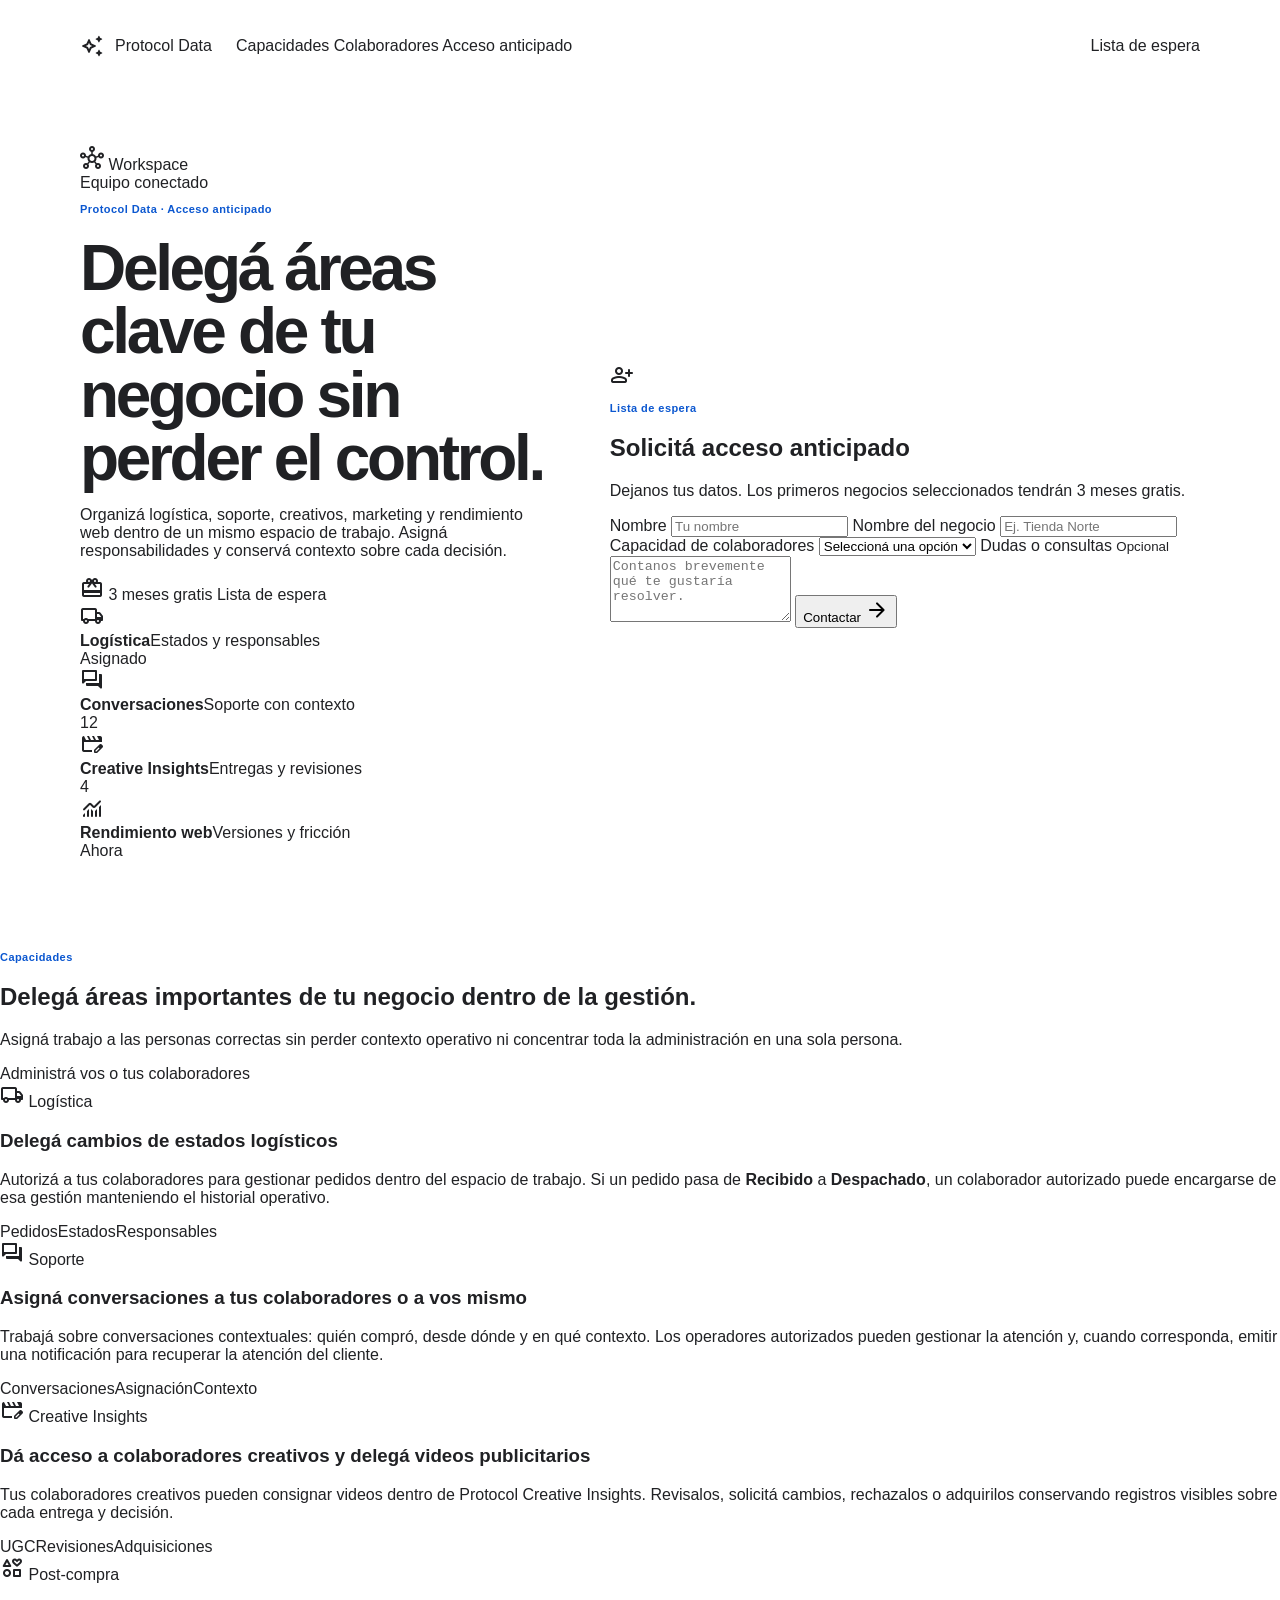
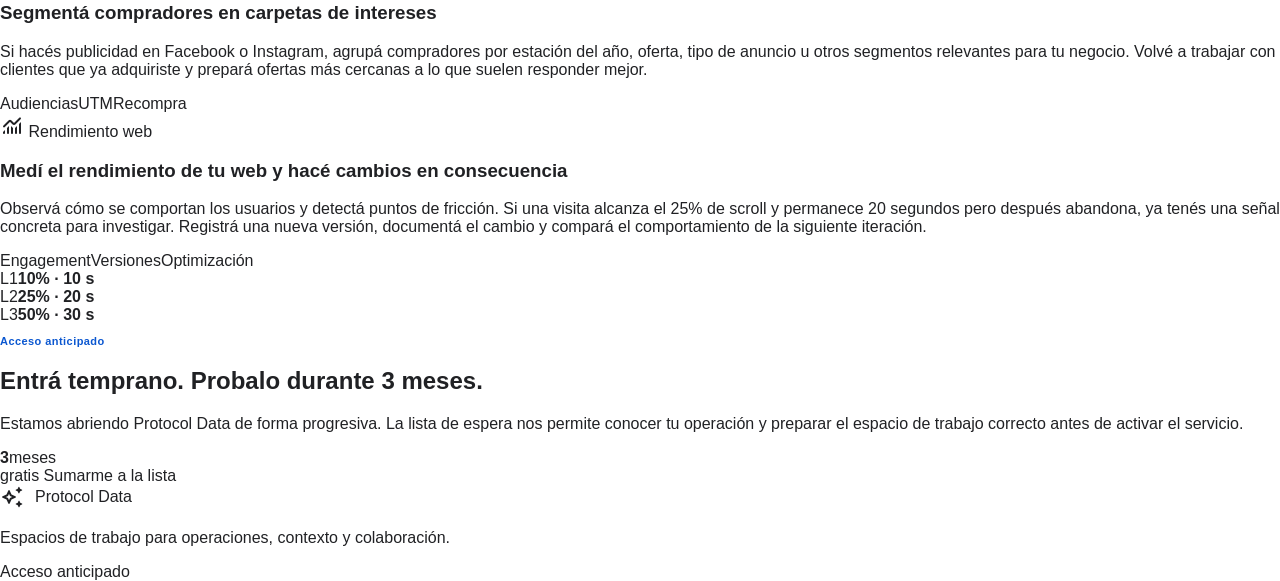
==== index.html @ 38c428a1 "feat: rebuild sales landing in Creative Insights style" ====
<!doctype html>
<html lang="es">
<head>
  <meta charset="utf-8">
  <meta name="viewport" content="width=device-width, initial-scale=1">
  <meta name="description" content="Protocol Data organiza áreas clave de tu negocio para que puedas delegar logística, soporte, creativos y rendimiento web sin perder el control.">
  <meta name="theme-color" content="#131314">
  <title>Protocol Data — Delegá sin perder el control</title>

  <link rel="preconnect" href="https://fonts.googleapis.com">
  <link rel="preconnect" href="https://fonts.gstatic.com" crossorigin>
  <link href="https://fonts.googleapis.com/css2?family=Roboto:wght@400;500;600&family=Material+Symbols+Rounded:opsz,wght,FILL,GRAD@20..48,400,0..1,0&display=swap" rel="stylesheet">
  <link rel="stylesheet" href="assets/css/styles.css">
</head>
<body>
  <header class="site-header">
    <div class="site-header__inner">
      <a class="brand" href="#inicio" aria-label="Protocol Data, inicio">
        <span class="brand__icon material-symbols-rounded" aria-hidden="true">auto_awesome</span>
        <span>Protocol Data</span>
      </a>

      <nav class="site-nav" aria-label="Navegación principal">
        <a href="#capacidades">Capacidades</a>
        <a href="#colaboradores">Colaboradores</a>
        <a href="#acceso">Acceso anticipado</a>
      </nav>

      <a class="topbar-cta" href="#contacto">Lista de espera</a>
    </div>
  </header>

  <main id="inicio">
    <section class="hero page-shell" aria-labelledby="hero-title">
      <div class="hero-poster" aria-label="Vista conceptual del espacio de trabajo de Protocol Data">
        <div class="poster-toolbar">
          <div class="poster-brand">
            <span class="poster-brand__icon material-symbols-rounded" aria-hidden="true">hub</span>
            <span>Workspace</span>
          </div>
          <span class="runtime-pill"><i aria-hidden="true"></i> Equipo conectado</span>
        </div>

        <div class="poster-copy">
          <p class="eyebrow">Protocol Data · Acceso anticipado</p>
          <h1 id="hero-title">Delegá áreas clave de tu negocio sin perder el control.</h1>
          <p>
            Organizá logística, soporte, creativos, marketing y rendimiento web dentro de un mismo espacio de trabajo. Asigná responsabilidades y conservá contexto sobre cada decisión.
          </p>
          <div class="offer-row" aria-label="Beneficios de acceso anticipado">
            <span class="offer-badge"><span class="material-symbols-rounded" aria-hidden="true">redeem</span> 3 meses gratis</span>
            <span class="soft-badge">Lista de espera</span>
          </div>
        </div>

        <div class="workspace-preview" aria-hidden="true">
          <article class="workspace-card workspace-card--active">
            <span class="workspace-card__icon material-symbols-rounded">local_shipping</span>
            <div><strong>Logística</strong><span>Estados y responsables</span></div>
            <span class="workspace-card__state">Asignado</span>
          </article>
          <article class="workspace-card">
            <span class="workspace-card__icon material-symbols-rounded">forum</span>
            <div><strong>Conversaciones</strong><span>Soporte con contexto</span></div>
            <span class="workspace-card__count">12</span>
          </article>
          <article class="workspace-card">
            <span class="workspace-card__icon material-symbols-rounded">movie_edit</span>
            <div><strong>Creative Insights</strong><span>Entregas y revisiones</span></div>
            <span class="workspace-card__count">4</span>
          </article>
          <article class="workspace-card">
            <span class="workspace-card__icon material-symbols-rounded">monitoring</span>
            <div><strong>Rendimiento web</strong><span>Versiones y fricción</span></div>
            <span class="workspace-card__state workspace-card__state--green">Ahora</span>
          </article>
        </div>
      </div>

      <aside class="contact-card" id="contacto" aria-labelledby="contact-title">
        <div class="contact-card__icon material-symbols-rounded" aria-hidden="true">person_add</div>
        <p class="eyebrow">Lista de espera</p>
        <h2 id="contact-title">Solicitá acceso anticipado</h2>
        <p class="contact-card__lead">Dejanos tus datos. Los primeros negocios seleccionados tendrán 3 meses gratis.</p>

        <form class="waitlist-form" id="waitlist-form" novalidate>
          <label class="field">
            <span>Nombre</span>
            <input type="text" name="name" autocomplete="name" placeholder="Tu nombre" required>
          </label>

          <label class="field">
            <span>Nombre del negocio</span>
            <input type="text" name="business" autocomplete="organization" placeholder="Ej. Tienda Norte" required>
          </label>

          <label class="field">
            <span>Capacidad de colaboradores</span>
            <select name="team_size" required>
              <option value="" selected disabled>Seleccioná una opción</option>
              <option value="solo">Solo yo</option>
              <option value="2-5">2 a 5 colaboradores</option>
              <option value="6-10">6 a 10 colaboradores</option>
              <option value="11-25">11 a 25 colaboradores</option>
              <option value="26+">26 o más</option>
            </select>
          </label>

          <label class="field">
            <span>Dudas o consultas <small>Opcional</small></span>
            <textarea name="message" rows="4" placeholder="Contanos brevemente qué te gustaría resolver."></textarea>
          </label>

          <button class="button button--primary form-submit" type="submit">
            Contactar
            <span class="material-symbols-rounded" aria-hidden="true">arrow_forward</span>
          </button>

          <p class="form-status" id="form-status" role="status" aria-live="polite"></p>
        </form>
      </aside>
    </section>

    <section class="capabilities page-shell" id="capacidades" aria-labelledby="capabilities-title">
      <header class="section-heading">
        <div>
          <p class="eyebrow">Capacidades</p>
          <h2 id="capabilities-title">Delegá áreas importantes de tu negocio dentro de la gestión.</h2>
          <p>Asigná trabajo a las personas correctas sin perder contexto operativo ni concentrar toda la administración en una sola persona.</p>
        </div>
        <span class="section-pill" id="colaboradores">Administrá vos o tus colaboradores</span>
      </header>

      <div class="capability-grid">
        <article class="capability-card">
          <div class="capability-card__top">
            <span class="capability-icon material-symbols-rounded" aria-hidden="true">local_shipping</span>
            <span class="capability-badge">Logística</span>
          </div>
          <h3>Delegá cambios de estados logísticos</h3>
          <p>
            Autorizá a tus colaboradores para gestionar pedidos dentro del espacio de trabajo. Si un pedido pasa de <strong>Recibido</strong> a <strong>Despachado</strong>, un colaborador autorizado puede encargarse de esa gestión manteniendo el historial operativo.
          </p>
          <div class="micro-row"><span>Pedidos</span><span>Estados</span><span>Responsables</span></div>
        </article>

        <article class="capability-card">
          <div class="capability-card__top">
            <span class="capability-icon material-symbols-rounded" aria-hidden="true">forum</span>
            <span class="capability-badge capability-badge--violet">Soporte</span>
          </div>
          <h3>Asigná conversaciones a tus colaboradores o a vos mismo</h3>
          <p>
            Trabajá sobre conversaciones contextuales: quién compró, desde dónde y en qué contexto. Los operadores autorizados pueden gestionar la atención y, cuando corresponda, emitir una notificación para recuperar la atención del cliente.
          </p>
          <div class="micro-row"><span>Conversaciones</span><span>Asignación</span><span>Contexto</span></div>
        </article>

        <article class="capability-card">
          <div class="capability-card__top">
            <span class="capability-icon material-symbols-rounded" aria-hidden="true">movie_edit</span>
            <span class="capability-badge">Creative Insights</span>
          </div>
          <h3>Dá acceso a colaboradores creativos y delegá videos publicitarios</h3>
          <p>
            Tus colaboradores creativos pueden consignar videos dentro de Protocol Creative Insights. Revisalos, solicitá cambios, rechazalos o adquirilos conservando registros visibles sobre cada entrega y decisión.
          </p>
          <div class="micro-row"><span>UGC</span><span>Revisiones</span><span>Adquisiciones</span></div>
        </article>

        <article class="capability-card">
          <div class="capability-card__top">
            <span class="capability-icon material-symbols-rounded" aria-hidden="true">interests</span>
            <span class="capability-badge capability-badge--green">Post-compra</span>
          </div>
          <h3>Segmentá compradores en carpetas de intereses</h3>
          <p>
            Si hacés publicidad en Facebook o Instagram, agrupá compradores por estación del año, oferta, tipo de anuncio u otros segmentos relevantes para tu negocio. Volvé a trabajar con clientes que ya adquiriste y prepará ofertas más cercanas a lo que suelen responder mejor.
          </p>
          <div class="micro-row"><span>Audiencias</span><span>UTM</span><span>Recompra</span></div>
        </article>

        <article class="capability-card capability-card--wide">
          <div class="capability-card__top">
            <span class="capability-icon material-symbols-rounded" aria-hidden="true">monitoring</span>
            <span class="capability-badge">Rendimiento web</span>
          </div>
          <div class="wide-card-layout">
            <div>
              <h3>Medí el rendimiento de tu web y hacé cambios en consecuencia</h3>
              <p>
                Observá cómo se comportan los usuarios y detectá puntos de fricción. Si una visita alcanza el 25% de scroll y permanece 20 segundos pero después abandona, ya tenés una señal concreta para investigar. Registrá una nueva versión, documentá el cambio y compará el comportamiento de la siguiente iteración.
              </p>
              <div class="micro-row"><span>Engagement</span><span>Versiones</span><span>Optimización</span></div>
            </div>

            <div class="funnel-preview" aria-label="Ejemplo de niveles de comportamiento web">
              <div><span>L1</span><strong>10% · 10 s</strong><i style="--level:88%"></i></div>
              <div><span>L2</span><strong>25% · 20 s</strong><i style="--level:61%"></i></div>
              <div><span>L3</span><strong>50% · 30 s</strong><i style="--level:34%"></i></div>
            </div>
          </div>
        </article>
      </div>
    </section>

    <section class="access page-shell" id="acceso" aria-labelledby="access-title">
      <div class="access-card">
        <div class="access-copy">
          <p class="eyebrow">Acceso anticipado</p>
          <h2 id="access-title">Entrá temprano. Probalo durante 3 meses.</h2>
          <p>Estamos abriendo Protocol Data de forma progresiva. La lista de espera nos permite conocer tu operación y preparar el espacio de trabajo correcto antes de activar el servicio.</p>
        </div>
        <div class="access-actions">
          <span class="three-months"><strong>3</strong><span>meses<br>gratis</span></span>
          <a class="button button--primary" href="#contacto">Sumarme a la lista</a>
        </div>
      </div>
    </section>
  </main>

  <footer class="site-footer">
    <div class="page-shell site-footer__inner">
      <div class="brand brand--footer">
        <span class="brand__icon material-symbols-rounded" aria-hidden="true">auto_awesome</span>
        <span>Protocol Data</span>
      </div>
      <p>Espacios de trabajo para operaciones, contexto y colaboración.</p>
      <span class="footer-status"><i aria-hidden="true"></i> Acceso anticipado</span>
    </div>
  </footer>

  <script src="assets/js/main.js"></script>
</body>
</html>
---- assets/css/styles.css ----
:root {
  --pd-bg: #ffffff;
  --pd-ink: #202124;
  --pd-muted: #5f6368;
  --pd-pink: #e84393;
  --pd-pink-soft: #fce8f3;
  --pd-surface: #f5f7fb;
  --pd-surface-strong: #eef2f7;
  --pd-events: #eaf3fb;
  --pd-blue-soft: #cbe9fb;
  --pd-primary-blue: #145cff;
  --pd-aqua: #dff5ef;
  --pd-yellow: #fff2cc;
  --pd-lavender: #eee7fb;
  --pd-red: #ef4444;
  --pd-green: #18a957;
  --pd-card-radius: 32px;
  --pd-card-radius-desktop: 36px;
  --pd-page-max: 1120px;
  --font-sans: "Google Sans Flex", "Google Sans", "Open Sans", -apple-system, BlinkMacSystemFont, "Segoe UI", sans-serif;
}

* {
  box-sizing: border-box;
}

html {
  scroll-behavior: smooth;
}

body {
  margin: 0;
  background: var(--pd-bg);
  color: var(--pd-ink);
  font-family: var(--font-sans);
  -webkit-font-smoothing: antialiased;
  text-rendering: optimizeLegibility;
}

button,
a {
  -webkit-tap-highlight-color: transparent;
}

a {
  color: inherit;
  text-decoration: none;
}

svg {
  display: block;
}

.site-header {
  width: 100%;
  background: #fff;
}

.site-header__inner {
  width: min(calc(100% - 64px), var(--pd-page-max));
  min-height: 92px;
  margin: 0 auto;
  display: grid;
  grid-template-columns: auto minmax(0, 1fr) auto;
  align-items: center;
  gap: 24px;
}

.brand {
  display: inline-flex;
  align-items: center;
  gap: 11px;
  min-width: max-content;
}

.brand__mark {
  width: 44px;
  height: 44px;
  border-radius: 14px;
  display: grid;
  place-items: center;
  background: var(--pd-pink-soft);
  color: #c9347b;
}

.brand__mark svg {
  width: 25px;
  height: 25px;
  stroke: currentColor;
  stroke-width: 1.8;
  stroke-linecap: round;
  stroke-linejoin: round;
}

.brand__name {
  font-size: 18px;
  line-height: 1;
  font-weight: 620;
  letter-spacing: -0.03em;
}

.desktop-nav {
  justify-self: center;
  min-height: 48px;
  padding: 0 8px;
  border-radius: 24px;
  background: var(--pd-surface);
  display: inline-flex;
  align-items: center;
  gap: 2px;
}

.desktop-nav a {
  min-height: 38px;
  padding: 0 16px;
  border-radius: 19px;
  display: inline-flex;
  align-items: center;
  color: #4b4f52;
  font-size: 13px;
  font-weight: 540;
  letter-spacing: -0.01em;
}

.desktop-nav a:focus-visible,
.header-cta:focus-visible,
.cta:focus-visible,
.brand:focus-visible {
  outline: none;
  box-shadow: inset 0 0 0 3px rgba(32, 33, 36, 0.12);
}

.header-cta {
  min-height: 48px;
  padding: 0 18px;
  border-radius: 24px;
  display: inline-flex;
  align-items: center;
  justify-content: center;
  gap: 9px;
  background: var(--pd-ink);
  color: #fff;
  font-size: 13px;
  font-weight: 620;
  letter-spacing: -0.01em;
  white-space: nowrap;
}

.header-cta svg {
  width: 18px;
  height: 18px;
  stroke: currentColor;
  stroke-width: 1.8;
  stroke-linecap: round;
  stroke-linejoin: round;
}

.hero {
  width: min(calc(100% - 64px), var(--pd-page-max));
  min-height: calc(100vh - 92px);
  margin: 0 auto;
  padding: 54px 0 80px;
  display: grid;
  grid-template-columns: minmax(0, 0.88fr) minmax(520px, 1.12fr);
  align-items: center;
  gap: 66px;
}

.hero__copy {
  min-width: 0;
}

.pink-hook {
  margin: 0;
  display: inline-flex;
  align-items: center;
  gap: 8px;
  color: var(--pd-pink);
  font-size: 13px;
  line-height: 1.2;
  font-weight: 650;
  letter-spacing: 0.01em;
}

.pink-hook svg {
  width: 18px;
  height: 18px;
  stroke: currentColor;
  stroke-width: 1.8;
  stroke-linecap: round;
  stroke-linejoin: round;
}

.hero h1 {
  max-width: 700px;
  margin: 22px 0 0;
  font-size: clamp(48px, 5vw, 72px);
  line-height: 0.99;
  font-weight: 560;
  letter-spacing: -0.052em;
}

.hero__lead {
  max-width: 650px;
  margin: 24px 0 0;
  color: var(--pd-muted);
  font-size: 17px;
  line-height: 1.55;
  font-weight: 390;
  letter-spacing: -0.012em;
}

.hero__actions {
  margin-top: 32px;
  display: flex;
  flex-wrap: wrap;
  gap: 10px;
}

.cta {
  min-height: 58px;
  padding: 0 20px;
  border: 0;
  border-radius: 29px;
  display: inline-flex;
  align-items: center;
  justify-content: center;
  gap: 10px;
  font-size: 14px;
  line-height: 1;
  font-weight: 620;
  letter-spacing: -0.01em;
  white-space: nowrap;
}

.cta--primary {
  background: var(--pd-ink);
  color: #fff;
}

.cta--soft {
  background: var(--pd-surface-strong);
  color: var(--pd-ink);
}

.cta svg {
  width: 20px;
  height: 20px;
  stroke: currentColor;
  stroke-width: 1.8;
  stroke-linecap: round;
  stroke-linejoin: round;
}

.signal-row {
  margin-top: 26px;
  display: flex;
  flex-wrap: wrap;
  gap: 8px;
}

.signal-row span {
  min-height: 34px;
  padding: 0 12px;
  border-radius: 17px;
  display: inline-flex;
  align-items: center;
  background: var(--pd-surface);
  color: #5f6368;
  font-size: 11px;
  font-weight: 560;
  letter-spacing: -0.008em;
}

.hero-visual {
  min-width: 0;
  padding: 28px;
  border-radius: var(--pd-card-radius-desktop);
  background: var(--pd-events);
  overflow: hidden;
}

.hero-visual__topline {
  display: flex;
  align-items: flex-start;
  justify-content: space-between;
  gap: 18px;
}

.eyebrow {
  display: block;
  color: #0b57d0;
  font-size: 11px;
  font-weight: 650;
  letter-spacing: 0.04em;
}

.hero-visual__topline h2 {
  max-width: 440px;
  margin: 8px 0 0;
  font-size: clamp(26px, 2.6vw, 37px);
  line-height: 1.08;
  font-weight: 560;
  letter-spacing: -0.043em;
}

.live-pill {
  min-height: 32px;
  padding: 0 12px;
  border-radius: 16px;
  background: rgba(255, 255, 255, 0.7);
  color: #3c4043;
  display: inline-flex;
  align-items: center;
  gap: 7px;
  flex: 0 0 auto;
  font-size: 11px;
  font-weight: 620;
}

.live-pill i {
  width: 7px;
  height: 7px;
  border-radius: 50%;
  background: var(--pd-green);
}

.context-map {
  position: relative;
  margin-top: 28px;
  display: grid;
  grid-template-columns: 150px 108px minmax(0, 1fr);
  align-items: center;
  gap: 16px;
}

.context-map::before,
.context-map::after {
  content: "";
  position: absolute;
  top: 50%;
  height: 2px;
  border-radius: 999px;
  background: rgba(11, 87, 208, 0.16);
  transform: translateY(-50%);
  z-index: 0;
}

.context-map::before {
  left: 132px;
  width: 82px;
}

.context-map::after {
  left: 242px;
  width: 72px;
}

.source-stack,
.map-core,
.context-card {
  position: relative;
  z-index: 1;
}

.source-stack {
  display: grid;
  gap: 9px;
}

.source-card {
  min-height: 58px;
  padding: 9px 10px;
  border: 0;
  border-radius: 18px;
  display: grid;
  grid-template-columns: 36px minmax(0, 1fr);
  align-items: center;
  gap: 9px;
  color: var(--pd-ink);
}

.source-card--pink {
  background: var(--pd-pink-soft);
}

.source-card--blue {
  background: #e7f0ff;
}

.source-card--aqua {
  background: var(--pd-aqua);
}

.source-card--yellow {
  background: var(--pd-yellow);
}

.source-card__icon {
  width: 36px;
  height: 36px;
  border-radius: 12px;
  display: grid;
  place-items: center;
  background: rgba(255, 255, 255, 0.72);
  color: #3c4043;
}

.source-card__icon svg {
  width: 19px;
  height: 19px;
  stroke: currentColor;
  stroke-width: 1.7;
  stroke-linecap: round;
  stroke-linejoin: round;
}

.source-card strong,
.source-card small,
.context-card__header strong,
.context-card__header small {
  display: block;
}

.source-card strong {
  font-size: 11px;
  line-height: 1.15;
  font-weight: 640;
}

.source-card small {
  margin-top: 3px;
  color: #5f6368;
  font-size: 9px;
  line-height: 1.1;
  font-weight: 470;
}

.map-core {
  min-height: 188px;
  display: flex;
  flex-direction: column;
  align-items: center;
  justify-content: center;
}

.map-core__ring {
  position: absolute;
  border-radius: 50%;
  background: rgba(255, 255, 255, 0.36);
}

.map-core__ring--one {
  width: 96px;
  height: 96px;
}

.map-core__ring--two {
  width: 76px;
  height: 76px;
  background: rgba(255, 255, 255, 0.58);
}

.map-core__node {
  position: relative;
  z-index: 2;
  width: 58px;
  height: 58px;
  border-radius: 20px;
  display: grid;
  place-items: center;
  background: var(--pd-ink);
  color: #fff;
}

.map-core__node svg {
  width: 28px;
  height: 28px;
  stroke: currentColor;
  stroke-width: 1.7;
  stroke-linecap: round;
  stroke-linejoin: round;
}

.map-core__label {
  position: absolute;
  top: calc(50% + 44px);
  color: #3c4043;
  font-size: 10px;
  font-weight: 650;
  white-space: nowrap;
}

.context-card {
  min-height: 316px;
  padding: 18px;
  border-radius: 28px;
  background: #fff;
}

.context-card__header {
  display: grid;
  grid-template-columns: 42px minmax(0, 1fr);
  align-items: center;
  gap: 10px;
}

.avatar {
  width: 42px;
  height: 42px;
  border-radius: 14px;
  display: grid;
  place-items: center;
  background: var(--pd-lavender);
  color: #5145a5;
  font-size: 12px;
  font-weight: 680;
}

.context-card__header strong {
  font-size: 12px;
  font-weight: 650;
  letter-spacing: -0.012em;
}

.context-card__header small {
  margin-top: 3px;
  color: #81858a;
  font-size: 9px;
  font-weight: 470;
}

.context-list {
  margin: 18px 0 0;
  padding: 0;
  list-style: none;
  display: grid;
  gap: 11px;
}

.context-list li {
  display: grid;
  grid-template-columns: 8px minmax(0, 1fr);
  align-items: center;
  gap: 9px;
  color: #4d5156;
  font-size: 10px;
  line-height: 1.35;
  font-weight: 470;
}

.context-list strong {
  color: var(--pd-ink);
  font-weight: 620;
}

.dot {
  width: 7px;
  height: 7px;
  border-radius: 50%;
}

.dot--pink { background: #e14c8c; }
.dot--blue { background: #5b86e5; }
.dot--aqua { background: #43bfa9; }
.dot--yellow { background: #f2c84b; }

.context-result {
  margin-top: 18px;
  padding: 14px;
  border-radius: 18px;
  background: var(--pd-surface);
}

.context-result > span {
  display: block;
  color: #0b57d0;
  font-size: 8px;
  font-weight: 680;
  letter-spacing: 0.05em;
}

.context-result > strong {
  display: block;
  margin-top: 6px;
  font-size: 11px;
  line-height: 1.25;
  font-weight: 650;
  letter-spacing: -0.015em;
}

.context-result p {
  margin: 5px 0 0;
  color: #5f6368;
  font-size: 9px;
  line-height: 1.4;
  font-weight: 390;
}

.next-section {
  width: min(calc(100% - 64px), var(--pd-page-max));
  margin: 0 auto 80px;
  padding: 58px;
  border-radius: 40px;
  background: var(--pd-pink-soft);
}

.next-section h2 {
  max-width: 760px;
  margin: 16px 0 0;
  font-size: clamp(38px, 5vw, 58px);
  line-height: 1.02;
  font-weight: 560;
  letter-spacing: -0.048em;
}

.next-section > p:last-child {
  max-width: 690px;
  margin: 20px 0 0;
  color: #6a5360;
  font-size: 16px;
  line-height: 1.52;
  font-weight: 390;
  letter-spacing: -0.01em;
}

@media (min-width: 1180px) {
  .hero-visual {
    padding: 32px;
  }

  .context-map {
    grid-template-columns: 156px 116px minmax(0, 1fr);
    gap: 18px;
  }

  .context-map::before {
    left: 140px;
    width: 92px;
  }

  .context-map::after {
    left: 260px;
    width: 78px;
  }
}

@media (max-width: 1040px) {
  .site-header__inner,
  .hero,
  .next-section {
    width: min(calc(100% - 48px), 920px);
  }

  .hero {
    min-height: auto;
    padding-top: 48px;
    grid-template-columns: 1fr;
    gap: 46px;
  }

  .hero__copy {
    max-width: 760px;
  }

  .hero h1 {
    font-size: clamp(50px, 7vw, 70px);
  }

  .hero-visual {
    width: 100%;
  }

  .context-map {
    grid-template-columns: 170px 124px minmax(0, 1fr);
  }

  .context-map::before {
    left: 150px;
    width: 106px;
  }

  .context-map::after {
    left: 286px;
    width: 86px;
  }
}

@media (max-width: 760px) {
  .site-header__inner {
    width: min(100%, 760px);
    min-height: 82px;
    padding: 14px 16px;
    grid-template-columns: minmax(0, 1fr) auto;
    gap: 10px;
  }

  .brand__mark {
    width: 40px;
    height: 40px;
    border-radius: 12px;
  }

  .brand__mark svg {
    width: 23px;
    height: 23px;
  }

  .brand__name {
    font-size: 16px;
  }

  .desktop-nav {
    display: none;
  }

  .header-cta {
    min-height: 42px;
    padding: 0 15px;
    border-radius: 21px;
    font-size: 12px;
  }

  .header-cta svg {
    display: none;
  }

  .hero {
    width: min(100%, 760px);
    padding: 42px 16px 68px;
    gap: 38px;
  }

  .hero h1 {
    margin-top: 20px;
    font-size: clamp(42px, 11.4vw, 60px);
    line-height: 1.01;
    letter-spacing: -0.048em;
  }

  .hero__lead {
    margin-top: 22px;
    font-size: 16px;
    line-height: 1.52;
  }

  .hero__actions {
    margin-top: 30px;
  }

  .hero-visual {
    padding: 24px;
    border-radius: 32px;
  }

  .hero-visual__topline {
    display: grid;
    grid-template-columns: 1fr;
  }

  .live-pill {
    justify-self: start;
  }

  .context-map {
    grid-template-columns: 1fr;
    gap: 16px;
  }

  .context-map::before,
  .context-map::after {
    display: none;
  }

  .source-stack {
    grid-template-columns: repeat(2, minmax(0, 1fr));
  }

  .map-core {
    min-height: 122px;
  }

  .context-card {
    min-height: 0;
  }

  .next-section {
    width: calc(100% - 32px);
    margin-bottom: 48px;
    padding: 38px 26px;
    border-radius: 32px;
  }

  .next-section h2 {
    font-size: clamp(34px, 9vw, 50px);
  }
}

@media (max-width: 520px) {
  .header-cta {
    min-height: 40px;
    padding: 0 13px;
    font-size: 11px;
  }

  .hero {
    padding-top: 34px;
  }

  .pink-hook {
    font-size: 11px;
  }

  .hero h1 {
    font-size: clamp(38px, 11vw, 50px);
  }

  .hero__actions {
    display: grid;
    grid-template-columns: 1fr;
  }

  .cta {
    width: 100%;
  }

  .signal-row {
    display: grid;
    grid-template-columns: 1fr;
  }

  .signal-row span {
    justify-content: center;
  }

  .hero-visual {
    padding: 20px;
    border-radius: 30px;
  }

  .hero-visual__topline h2 {
    font-size: 30px;
  }

  .source-stack {
    grid-template-columns: 1fr;
  }
}

@media (max-width: 370px) {
  .site-header__inner {
    padding-left: 12px;
    padding-right: 12px;
  }

  .brand__name {
    display: none;
  }

  .hero {
    padding-left: 14px;
    padding-right: 14px;
  }

  .hero h1 {
    font-size: 36px;
  }

  .hero-visual {
    padding: 18px;
    border-radius: 28px;
  }
}

@media (prefers-reduced-motion: no-preference) {
  .map-core__ring--one {
    animation: core-breathe 3.4s ease-in-out infinite;
  }

  .map-core__ring--two {
    animation: core-breathe 3.4s ease-in-out 0.6s infinite;
  }

  .live-pill i {
    animation: live-pulse 2s ease-in-out infinite;
  }

  .source-card {
    animation: source-float 6s ease-in-out infinite;
  }

  .source-card:nth-child(2) { animation-delay: 0.7s; }
  .source-card:nth-child(3) { animation-delay: 1.4s; }
  .source-card:nth-child(4) { animation-delay: 2.1s; }
}

@keyframes core-breathe {
  0%, 100% { transform: scale(0.94); opacity: 0.62; }
  50% { transform: scale(1.06); opacity: 1; }
}

@keyframes live-pulse {
  0%, 100% { opacity: 0.55; transform: scale(0.9); }
  50% { opacity: 1; transform: scale(1.08); }
}

@keyframes source-float {
  0%, 100% { transform: translateY(0); }
  50% { transform: translateY(-2px); }
}
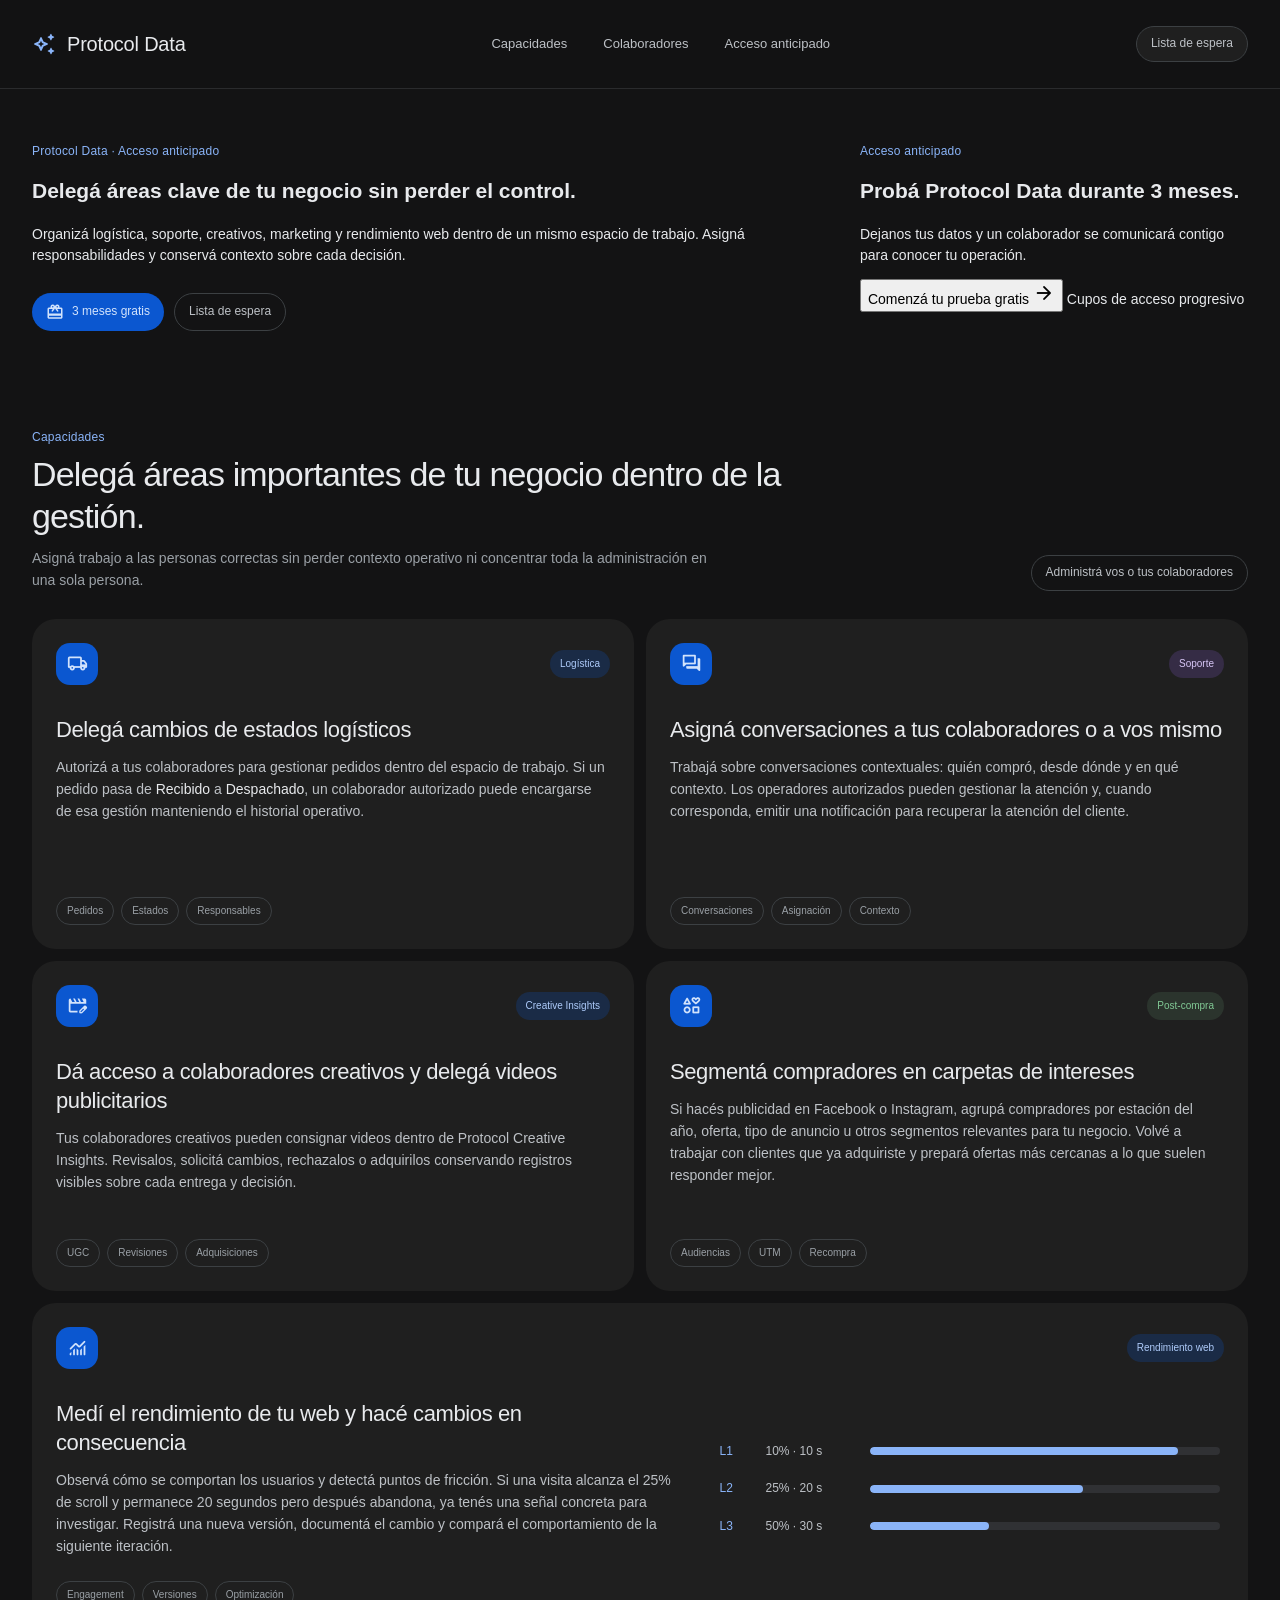
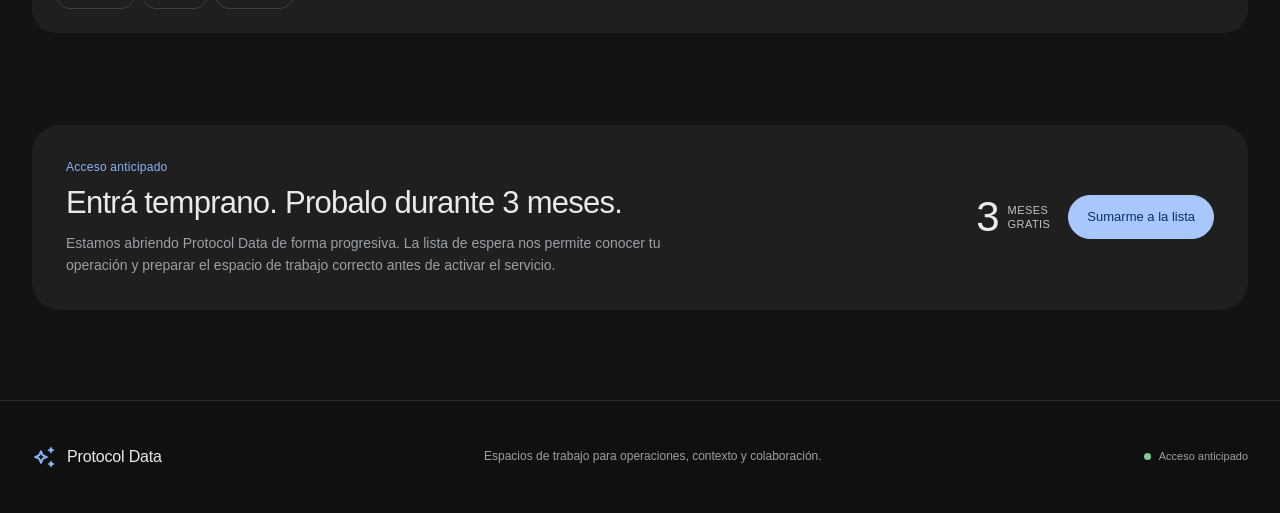
==== commit 8609d49a: "feat: move waitlist form to modal and simplify hero" ====
--- a/index.html
+++ b/index.html
@@ -26,98 +26,38 @@
         <a href="#acceso">Acceso anticipado</a>
       </nav>
 
-      <a class="topbar-cta" href="#contacto">Lista de espera</a>
+      <button class="topbar-cta" type="button" data-open-waitlist>Lista de espera</button>
     </div>
   </header>
 
   <main id="inicio">
     <section class="hero page-shell" aria-labelledby="hero-title">
-      <div class="hero-poster" aria-label="Vista conceptual del espacio de trabajo de Protocol Data">
-        <div class="poster-toolbar">
-          <div class="poster-brand">
-            <span class="poster-brand__icon material-symbols-rounded" aria-hidden="true">hub</span>
-            <span>Workspace</span>
-          </div>
-          <span class="runtime-pill"><i aria-hidden="true"></i> Equipo conectado</span>
-        </div>
-
-        <div class="poster-copy">
+      <div class="hero-image" aria-label="Espacio de trabajo con Protocol Data en una computadora">
+        <div class="hero-image__copy">
           <p class="eyebrow">Protocol Data · Acceso anticipado</p>
           <h1 id="hero-title">Delegá áreas clave de tu negocio sin perder el control.</h1>
-          <p>
+          <p class="hero-image__lead">
             Organizá logística, soporte, creativos, marketing y rendimiento web dentro de un mismo espacio de trabajo. Asigná responsabilidades y conservá contexto sobre cada decisión.
           </p>
+
           <div class="offer-row" aria-label="Beneficios de acceso anticipado">
             <span class="offer-badge"><span class="material-symbols-rounded" aria-hidden="true">redeem</span> 3 meses gratis</span>
             <span class="soft-badge">Lista de espera</span>
           </div>
         </div>
-
-        <div class="workspace-preview" aria-hidden="true">
-          <article class="workspace-card workspace-card--active">
-            <span class="workspace-card__icon material-symbols-rounded">local_shipping</span>
-            <div><strong>Logística</strong><span>Estados y responsables</span></div>
-            <span class="workspace-card__state">Asignado</span>
-          </article>
-          <article class="workspace-card">
-            <span class="workspace-card__icon material-symbols-rounded">forum</span>
-            <div><strong>Conversaciones</strong><span>Soporte con contexto</span></div>
-            <span class="workspace-card__count">12</span>
-          </article>
-          <article class="workspace-card">
-            <span class="workspace-card__icon material-symbols-rounded">movie_edit</span>
-            <div><strong>Creative Insights</strong><span>Entregas y revisiones</span></div>
-            <span class="workspace-card__count">4</span>
-          </article>
-          <article class="workspace-card">
-            <span class="workspace-card__icon material-symbols-rounded">monitoring</span>
-            <div><strong>Rendimiento web</strong><span>Versiones y fricción</span></div>
-            <span class="workspace-card__state workspace-card__state--green">Ahora</span>
-          </article>
-        </div>
-      </div>
-
-      <aside class="contact-card" id="contacto" aria-labelledby="contact-title">
-        <div class="contact-card__icon material-symbols-rounded" aria-hidden="true">person_add</div>
-        <p class="eyebrow">Lista de espera</p>
-        <h2 id="contact-title">Solicitá acceso anticipado</h2>
-        <p class="contact-card__lead">Dejanos tus datos. Los primeros negocios seleccionados tendrán 3 meses gratis.</p>
-
-        <form class="waitlist-form" id="waitlist-form" novalidate>
-          <label class="field">
-            <span>Nombre</span>
-            <input type="text" name="name" autocomplete="name" placeholder="Tu nombre" required>
-          </label>
-
-          <label class="field">
-            <span>Nombre del negocio</span>
-            <input type="text" name="business" autocomplete="organization" placeholder="Ej. Tienda Norte" required>
-          </label>
-
-          <label class="field">
-            <span>Capacidad de colaboradores</span>
-            <select name="team_size" required>
-              <option value="" selected disabled>Seleccioná una opción</option>
-              <option value="solo">Solo yo</option>
-              <option value="2-5">2 a 5 colaboradores</option>
-              <option value="6-10">6 a 10 colaboradores</option>
-              <option value="11-25">11 a 25 colaboradores</option>
-              <option value="26+">26 o más</option>
-            </select>
-          </label>
-
-          <label class="field">
-            <span>Dudas o consultas <small>Opcional</small></span>
-            <textarea name="message" rows="4" placeholder="Contanos brevemente qué te gustaría resolver."></textarea>
-          </label>
-
-          <button class="button button--primary form-submit" type="submit">
-            Contactar
-            <span class="material-symbols-rounded" aria-hidden="true">arrow_forward</span>
-          </button>
-
-          <p class="form-status" id="form-status" role="status" aria-live="polite"></p>
-        </form>
+      </div>
+
+      <aside class="hero-cta" aria-label="Comenzar prueba gratis">
+        <p class="eyebrow">Acceso anticipado</p>
+        <h2>Probá Protocol Data durante 3 meses.</h2>
+        <p>Dejanos tus datos y un colaborador se comunicará contigo para conocer tu operación.</p>
+
+        <button class="trial-link" type="button" data-open-waitlist>
+          <span>Comenzá tu prueba gratis</span>
+          <span class="material-symbols-rounded" aria-hidden="true">arrow_forward</span>
+        </button>
+
+        <span class="hero-cta__note"><i aria-hidden="true"></i> Cupos de acceso progresivo</span>
       </aside>
     </section>
 
@@ -213,7 +153,7 @@
         </div>
         <div class="access-actions">
           <span class="three-months"><strong>3</strong><span>meses<br>gratis</span></span>
-          <a class="button button--primary" href="#contacto">Sumarme a la lista</a>
+          <button class="button button--primary" type="button" data-open-waitlist>Sumarme a la lista</button>
         </div>
       </div>
     </section>
@@ -230,6 +170,53 @@
     </div>
   </footer>
 
+  <dialog class="waitlist-dialog" id="waitlist-dialog" aria-labelledby="contact-title">
+    <div class="waitlist-modal">
+      <button class="modal-close material-symbols-rounded" type="button" data-close-waitlist aria-label="Cerrar formulario">close</button>
+
+      <div class="contact-card__icon material-symbols-rounded" aria-hidden="true">person_add</div>
+      <p class="eyebrow">Lista de espera</p>
+      <h2 id="contact-title">Solicitá acceso anticipado</h2>
+      <p class="contact-card__lead">Dejanos tus datos. Los primeros negocios seleccionados tendrán 3 meses gratis.</p>
+
+      <form class="waitlist-form" id="waitlist-form" novalidate>
+        <label class="field">
+          <span>Nombre</span>
+          <input type="text" name="name" autocomplete="name" placeholder="Tu nombre" required>
+        </label>
+
+        <label class="field">
+          <span>Nombre del negocio</span>
+          <input type="text" name="business" autocomplete="organization" placeholder="Ej. Tienda Norte" required>
+        </label>
+
+        <label class="field">
+          <span>Capacidad de colaboradores</span>
+          <select name="team_size" required>
+            <option value="" selected disabled>Seleccioná una opción</option>
+            <option value="solo">Solo yo</option>
+            <option value="2-5">2 a 5 colaboradores</option>
+            <option value="6-10">6 a 10 colaboradores</option>
+            <option value="11-25">11 a 25 colaboradores</option>
+            <option value="26+">26 o más</option>
+          </select>
+        </label>
+
+        <label class="field">
+          <span>Dudas o consultas <small>Opcional</small></span>
+          <textarea name="message" rows="4" placeholder="Contanos brevemente qué te gustaría resolver."></textarea>
+        </label>
+
+        <button class="button button--primary form-submit" type="submit">
+          Contactar
+          <span class="material-symbols-rounded" aria-hidden="true">arrow_forward</span>
+        </button>
+
+        <p class="form-status" id="form-status" role="status" aria-live="polite"></p>
+      </form>
+    </div>
+  </dialog>
+
   <script src="assets/js/main.js"></script>
 </body>
 </html>
--- a/assets/css/styles.css
+++ b/assets/css/styles.css
@@ -1,910 +1,215 @@
-:root {
-  --pd-bg: #ffffff;
-  --pd-ink: #202124;
-  --pd-muted: #5f6368;
-  --pd-pink: #e84393;
-  --pd-pink-soft: #fce8f3;
-  --pd-surface: #f5f7fb;
-  --pd-surface-strong: #eef2f7;
-  --pd-events: #eaf3fb;
-  --pd-blue-soft: #cbe9fb;
-  --pd-primary-blue: #145cff;
-  --pd-aqua: #dff5ef;
-  --pd-yellow: #fff2cc;
-  --pd-lavender: #eee7fb;
-  --pd-red: #ef4444;
-  --pd-green: #18a957;
-  --pd-card-radius: 32px;
-  --pd-card-radius-desktop: 36px;
-  --pd-page-max: 1120px;
-  --font-sans: "Google Sans Flex", "Google Sans", "Open Sans", -apple-system, BlinkMacSystemFont, "Segoe UI", sans-serif;
-}
-
-* {
-  box-sizing: border-box;
-}
-
-html {
-  scroll-behavior: smooth;
-}
-
-body {
-  margin: 0;
-  background: var(--pd-bg);
-  color: var(--pd-ink);
-  font-family: var(--font-sans);
-  -webkit-font-smoothing: antialiased;
-  text-rendering: optimizeLegibility;
-}
-
-button,
-a {
-  -webkit-tap-highlight-color: transparent;
-}
-
-a {
-  color: inherit;
-  text-decoration: none;
-}
-
-svg {
-  display: block;
-}
-
-.site-header {
-  width: 100%;
-  background: #fff;
-}
-
-.site-header__inner {
-  width: min(calc(100% - 64px), var(--pd-page-max));
-  min-height: 92px;
-  margin: 0 auto;
-  display: grid;
-  grid-template-columns: auto minmax(0, 1fr) auto;
-  align-items: center;
-  gap: 24px;
-}
-
-.brand {
-  display: inline-flex;
-  align-items: center;
-  gap: 11px;
-  min-width: max-content;
-}
-
-.brand__mark {
-  width: 44px;
-  height: 44px;
-  border-radius: 14px;
-  display: grid;
-  place-items: center;
-  background: var(--pd-pink-soft);
-  color: #c9347b;
-}
-
-.brand__mark svg {
-  width: 25px;
-  height: 25px;
-  stroke: currentColor;
-  stroke-width: 1.8;
-  stroke-linecap: round;
-  stroke-linejoin: round;
-}
-
-.brand__name {
-  font-size: 18px;
-  line-height: 1;
-  font-weight: 620;
-  letter-spacing: -0.03em;
-}
-
-.desktop-nav {
-  justify-self: center;
-  min-height: 48px;
-  padding: 0 8px;
-  border-radius: 24px;
-  background: var(--pd-surface);
-  display: inline-flex;
-  align-items: center;
-  gap: 2px;
-}
-
-.desktop-nav a {
-  min-height: 38px;
-  padding: 0 16px;
-  border-radius: 19px;
-  display: inline-flex;
-  align-items: center;
-  color: #4b4f52;
-  font-size: 13px;
-  font-weight: 540;
-  letter-spacing: -0.01em;
-}
-
-.desktop-nav a:focus-visible,
-.header-cta:focus-visible,
-.cta:focus-visible,
-.brand:focus-visible {
-  outline: none;
-  box-shadow: inset 0 0 0 3px rgba(32, 33, 36, 0.12);
-}
-
-.header-cta {
-  min-height: 48px;
-  padding: 0 18px;
-  border-radius: 24px;
-  display: inline-flex;
-  align-items: center;
-  justify-content: center;
-  gap: 9px;
-  background: var(--pd-ink);
-  color: #fff;
-  font-size: 13px;
-  font-weight: 620;
-  letter-spacing: -0.01em;
-  white-space: nowrap;
-}
-
-.header-cta svg {
-  width: 18px;
-  height: 18px;
-  stroke: currentColor;
-  stroke-width: 1.8;
-  stroke-linecap: round;
-  stroke-linejoin: round;
-}
-
-.hero {
-  width: min(calc(100% - 64px), var(--pd-page-max));
-  min-height: calc(100vh - 92px);
-  margin: 0 auto;
-  padding: 54px 0 80px;
-  display: grid;
-  grid-template-columns: minmax(0, 0.88fr) minmax(520px, 1.12fr);
-  align-items: center;
-  gap: 66px;
-}
-
-.hero__copy {
-  min-width: 0;
-}
-
-.pink-hook {
-  margin: 0;
-  display: inline-flex;
-  align-items: center;
-  gap: 8px;
-  color: var(--pd-pink);
-  font-size: 13px;
-  line-height: 1.2;
-  font-weight: 650;
-  letter-spacing: 0.01em;
-}
-
-.pink-hook svg {
-  width: 18px;
-  height: 18px;
-  stroke: currentColor;
-  stroke-width: 1.8;
-  stroke-linecap: round;
-  stroke-linejoin: round;
-}
-
-.hero h1 {
-  max-width: 700px;
-  margin: 22px 0 0;
-  font-size: clamp(48px, 5vw, 72px);
-  line-height: 0.99;
-  font-weight: 560;
-  letter-spacing: -0.052em;
-}
-
-.hero__lead {
-  max-width: 650px;
-  margin: 24px 0 0;
-  color: var(--pd-muted);
-  font-size: 17px;
-  line-height: 1.55;
-  font-weight: 390;
-  letter-spacing: -0.012em;
-}
-
-.hero__actions {
-  margin-top: 32px;
-  display: flex;
-  flex-wrap: wrap;
-  gap: 10px;
-}
-
-.cta {
-  min-height: 58px;
-  padding: 0 20px;
-  border: 0;
-  border-radius: 29px;
-  display: inline-flex;
-  align-items: center;
-  justify-content: center;
-  gap: 10px;
-  font-size: 14px;
-  line-height: 1;
-  font-weight: 620;
-  letter-spacing: -0.01em;
-  white-space: nowrap;
-}
-
-.cta--primary {
-  background: var(--pd-ink);
-  color: #fff;
-}
-
-.cta--soft {
-  background: var(--pd-surface-strong);
-  color: var(--pd-ink);
-}
-
-.cta svg {
-  width: 20px;
-  height: 20px;
-  stroke: currentColor;
-  stroke-width: 1.8;
-  stroke-linecap: round;
-  stroke-linejoin: round;
-}
-
-.signal-row {
-  margin-top: 26px;
-  display: flex;
-  flex-wrap: wrap;
-  gap: 8px;
-}
-
-.signal-row span {
-  min-height: 34px;
-  padding: 0 12px;
-  border-radius: 17px;
-  display: inline-flex;
-  align-items: center;
-  background: var(--pd-surface);
-  color: #5f6368;
-  font-size: 11px;
-  font-weight: 560;
-  letter-spacing: -0.008em;
-}
-
-.hero-visual {
-  min-width: 0;
-  padding: 28px;
-  border-radius: var(--pd-card-radius-desktop);
-  background: var(--pd-events);
-  overflow: hidden;
-}
-
-.hero-visual__topline {
-  display: flex;
-  align-items: flex-start;
-  justify-content: space-between;
-  gap: 18px;
-}
-
-.eyebrow {
-  display: block;
-  color: #0b57d0;
-  font-size: 11px;
-  font-weight: 650;
-  letter-spacing: 0.04em;
-}
-
-.hero-visual__topline h2 {
-  max-width: 440px;
-  margin: 8px 0 0;
-  font-size: clamp(26px, 2.6vw, 37px);
-  line-height: 1.08;
-  font-weight: 560;
-  letter-spacing: -0.043em;
-}
-
-.live-pill {
-  min-height: 32px;
-  padding: 0 12px;
-  border-radius: 16px;
-  background: rgba(255, 255, 255, 0.7);
-  color: #3c4043;
-  display: inline-flex;
-  align-items: center;
-  gap: 7px;
-  flex: 0 0 auto;
-  font-size: 11px;
-  font-weight: 620;
-}
-
-.live-pill i {
-  width: 7px;
-  height: 7px;
-  border-radius: 50%;
-  background: var(--pd-green);
-}
-
-.context-map {
-  position: relative;
-  margin-top: 28px;
-  display: grid;
-  grid-template-columns: 150px 108px minmax(0, 1fr);
-  align-items: center;
-  gap: 16px;
-}
-
-.context-map::before,
-.context-map::after {
-  content: "";
-  position: absolute;
-  top: 50%;
-  height: 2px;
-  border-radius: 999px;
-  background: rgba(11, 87, 208, 0.16);
-  transform: translateY(-50%);
-  z-index: 0;
-}
-
-.context-map::before {
-  left: 132px;
-  width: 82px;
-}
-
-.context-map::after {
-  left: 242px;
-  width: 72px;
-}
-
-.source-stack,
-.map-core,
-.context-card {
-  position: relative;
-  z-index: 1;
-}
-
-.source-stack {
-  display: grid;
-  gap: 9px;
-}
-
-.source-card {
-  min-height: 58px;
-  padding: 9px 10px;
-  border: 0;
-  border-radius: 18px;
-  display: grid;
-  grid-template-columns: 36px minmax(0, 1fr);
-  align-items: center;
-  gap: 9px;
-  color: var(--pd-ink);
-}
-
-.source-card--pink {
-  background: var(--pd-pink-soft);
-}
-
-.source-card--blue {
-  background: #e7f0ff;
-}
-
-.source-card--aqua {
-  background: var(--pd-aqua);
-}
-
-.source-card--yellow {
-  background: var(--pd-yellow);
-}
-
-.source-card__icon {
-  width: 36px;
-  height: 36px;
-  border-radius: 12px;
-  display: grid;
-  place-items: center;
-  background: rgba(255, 255, 255, 0.72);
-  color: #3c4043;
-}
-
-.source-card__icon svg {
-  width: 19px;
-  height: 19px;
-  stroke: currentColor;
-  stroke-width: 1.7;
-  stroke-linecap: round;
-  stroke-linejoin: round;
-}
-
-.source-card strong,
-.source-card small,
-.context-card__header strong,
-.context-card__header small {
-  display: block;
-}
-
-.source-card strong {
-  font-size: 11px;
-  line-height: 1.15;
-  font-weight: 640;
-}
-
-.source-card small {
-  margin-top: 3px;
-  color: #5f6368;
-  font-size: 9px;
-  line-height: 1.1;
-  font-weight: 470;
-}
-
-.map-core {
-  min-height: 188px;
-  display: flex;
-  flex-direction: column;
-  align-items: center;
-  justify-content: center;
-}
-
-.map-core__ring {
-  position: absolute;
-  border-radius: 50%;
-  background: rgba(255, 255, 255, 0.36);
-}
-
-.map-core__ring--one {
-  width: 96px;
-  height: 96px;
-}
-
-.map-core__ring--two {
-  width: 76px;
-  height: 76px;
-  background: rgba(255, 255, 255, 0.58);
-}
-
-.map-core__node {
-  position: relative;
-  z-index: 2;
-  width: 58px;
-  height: 58px;
-  border-radius: 20px;
-  display: grid;
-  place-items: center;
-  background: var(--pd-ink);
-  color: #fff;
-}
-
-.map-core__node svg {
-  width: 28px;
-  height: 28px;
-  stroke: currentColor;
-  stroke-width: 1.7;
-  stroke-linecap: round;
-  stroke-linejoin: round;
-}
-
-.map-core__label {
-  position: absolute;
-  top: calc(50% + 44px);
-  color: #3c4043;
-  font-size: 10px;
-  font-weight: 650;
-  white-space: nowrap;
-}
-
-.context-card {
-  min-height: 316px;
-  padding: 18px;
-  border-radius: 28px;
-  background: #fff;
-}
-
-.context-card__header {
-  display: grid;
-  grid-template-columns: 42px minmax(0, 1fr);
-  align-items: center;
-  gap: 10px;
-}
-
-.avatar {
-  width: 42px;
-  height: 42px;
-  border-radius: 14px;
-  display: grid;
-  place-items: center;
-  background: var(--pd-lavender);
-  color: #5145a5;
-  font-size: 12px;
-  font-weight: 680;
-}
-
-.context-card__header strong {
-  font-size: 12px;
-  font-weight: 650;
-  letter-spacing: -0.012em;
-}
-
-.context-card__header small {
-  margin-top: 3px;
-  color: #81858a;
-  font-size: 9px;
-  font-weight: 470;
-}
-
-.context-list {
-  margin: 18px 0 0;
-  padding: 0;
-  list-style: none;
-  display: grid;
-  gap: 11px;
-}
-
-.context-list li {
-  display: grid;
-  grid-template-columns: 8px minmax(0, 1fr);
-  align-items: center;
-  gap: 9px;
-  color: #4d5156;
-  font-size: 10px;
-  line-height: 1.35;
-  font-weight: 470;
-}
-
-.context-list strong {
-  color: var(--pd-ink);
-  font-weight: 620;
-}
-
-.dot {
-  width: 7px;
-  height: 7px;
-  border-radius: 50%;
-}
-
-.dot--pink { background: #e14c8c; }
-.dot--blue { background: #5b86e5; }
-.dot--aqua { background: #43bfa9; }
-.dot--yellow { background: #f2c84b; }
-
-.context-result {
-  margin-top: 18px;
-  padding: 14px;
-  border-radius: 18px;
-  background: var(--pd-surface);
-}
-
-.context-result > span {
-  display: block;
-  color: #0b57d0;
-  font-size: 8px;
-  font-weight: 680;
-  letter-spacing: 0.05em;
-}
-
-.context-result > strong {
-  display: block;
-  margin-top: 6px;
-  font-size: 11px;
-  line-height: 1.25;
-  font-weight: 650;
-  letter-spacing: -0.015em;
-}
-
-.context-result p {
-  margin: 5px 0 0;
-  color: #5f6368;
-  font-size: 9px;
-  line-height: 1.4;
-  font-weight: 390;
-}
-
-.next-section {
-  width: min(calc(100% - 64px), var(--pd-page-max));
-  margin: 0 auto 80px;
-  padding: 58px;
-  border-radius: 40px;
-  background: var(--pd-pink-soft);
-}
-
-.next-section h2 {
-  max-width: 760px;
-  margin: 16px 0 0;
-  font-size: clamp(38px, 5vw, 58px);
-  line-height: 1.02;
-  font-weight: 560;
-  letter-spacing: -0.048em;
-}
-
-.next-section > p:last-child {
-  max-width: 690px;
-  margin: 20px 0 0;
-  color: #6a5360;
-  font-size: 16px;
-  line-height: 1.52;
-  font-weight: 390;
-  letter-spacing: -0.01em;
-}
-
-@media (min-width: 1180px) {
-  .hero-visual {
-    padding: 32px;
-  }
-
-  .context-map {
-    grid-template-columns: 156px 116px minmax(0, 1fr);
-    gap: 18px;
-  }
-
-  .context-map::before {
-    left: 140px;
-    width: 92px;
-  }
-
-  .context-map::after {
-    left: 260px;
-    width: 78px;
-  }
-}
-
-@media (max-width: 1040px) {
-  .site-header__inner,
-  .hero,
-  .next-section {
-    width: min(calc(100% - 48px), 920px);
-  }
-
-  .hero {
-    min-height: auto;
-    padding-top: 48px;
-    grid-template-columns: 1fr;
-    gap: 46px;
-  }
-
-  .hero__copy {
-    max-width: 760px;
-  }
-
-  .hero h1 {
-    font-size: clamp(50px, 7vw, 70px);
-  }
-
-  .hero-visual {
-    width: 100%;
-  }
-
-  .context-map {
-    grid-template-columns: 170px 124px minmax(0, 1fr);
-  }
-
-  .context-map::before {
-    left: 150px;
-    width: 106px;
-  }
-
-  .context-map::after {
-    left: 286px;
-    width: 86px;
-  }
-}
-
-@media (max-width: 760px) {
-  .site-header__inner {
-    width: min(100%, 760px);
-    min-height: 82px;
-    padding: 14px 16px;
-    grid-template-columns: minmax(0, 1fr) auto;
-    gap: 10px;
-  }
-
-  .brand__mark {
-    width: 40px;
-    height: 40px;
-    border-radius: 12px;
-  }
-
-  .brand__mark svg {
-    width: 23px;
-    height: 23px;
-  }
-
-  .brand__name {
-    font-size: 16px;
-  }
-
-  .desktop-nav {
-    display: none;
-  }
-
-  .header-cta {
-    min-height: 42px;
-    padding: 0 15px;
-    border-radius: 21px;
-    font-size: 12px;
-  }
-
-  .header-cta svg {
-    display: none;
-  }
-
-  .hero {
-    width: min(100%, 760px);
-    padding: 42px 16px 68px;
-    gap: 38px;
-  }
-
-  .hero h1 {
-    margin-top: 20px;
-    font-size: clamp(42px, 11.4vw, 60px);
-    line-height: 1.01;
-    letter-spacing: -0.048em;
-  }
-
-  .hero__lead {
-    margin-top: 22px;
-    font-size: 16px;
-    line-height: 1.52;
-  }
-
-  .hero__actions {
-    margin-top: 30px;
-  }
-
-  .hero-visual {
-    padding: 24px;
-    border-radius: 32px;
-  }
-
-  .hero-visual__topline {
-    display: grid;
-    grid-template-columns: 1fr;
-  }
-
-  .live-pill {
-    justify-self: start;
-  }
-
-  .context-map {
-    grid-template-columns: 1fr;
-    gap: 16px;
-  }
-
-  .context-map::before,
-  .context-map::after {
-    display: none;
-  }
-
-  .source-stack {
-    grid-template-columns: repeat(2, minmax(0, 1fr));
-  }
-
-  .map-core {
-    min-height: 122px;
-  }
-
-  .context-card {
-    min-height: 0;
-  }
-
-  .next-section {
-    width: calc(100% - 32px);
-    margin-bottom: 48px;
-    padding: 38px 26px;
-    border-radius: 32px;
-  }
-
-  .next-section h2 {
-    font-size: clamp(34px, 9vw, 50px);
-  }
-}
-
-@media (max-width: 520px) {
-  .header-cta {
-    min-height: 40px;
-    padding: 0 13px;
-    font-size: 11px;
-  }
-
-  .hero {
-    padding-top: 34px;
-  }
-
-  .pink-hook {
-    font-size: 11px;
-  }
-
-  .hero h1 {
-    font-size: clamp(38px, 11vw, 50px);
-  }
-
-  .hero__actions {
-    display: grid;
-    grid-template-columns: 1fr;
-  }
-
-  .cta {
-    width: 100%;
-  }
-
-  .signal-row {
-    display: grid;
-    grid-template-columns: 1fr;
-  }
-
-  .signal-row span {
-    justify-content: center;
-  }
-
-  .hero-visual {
-    padding: 20px;
-    border-radius: 30px;
-  }
-
-  .hero-visual__topline h2 {
-    font-size: 30px;
-  }
-
-  .source-stack {
-    grid-template-columns: 1fr;
-  }
-}
-
-@media (max-width: 370px) {
-  .site-header__inner {
-    padding-left: 12px;
-    padding-right: 12px;
-  }
-
-  .brand__name {
-    display: none;
-  }
-
-  .hero {
-    padding-left: 14px;
-    padding-right: 14px;
-  }
-
-  .hero h1 {
-    font-size: 36px;
-  }
-
-  .hero-visual {
-    padding: 18px;
-    border-radius: 28px;
-  }
-}
-
-@media (prefers-reduced-motion: no-preference) {
-  .map-core__ring--one {
-    animation: core-breathe 3.4s ease-in-out infinite;
-  }
-
-  .map-core__ring--two {
-    animation: core-breathe 3.4s ease-in-out 0.6s infinite;
-  }
-
-  .live-pill i {
-    animation: live-pulse 2s ease-in-out infinite;
-  }
-
-  .source-card {
-    animation: source-float 6s ease-in-out infinite;
-  }
-
-  .source-card:nth-child(2) { animation-delay: 0.7s; }
-  .source-card:nth-child(3) { animation-delay: 1.4s; }
-  .source-card:nth-child(4) { animation-delay: 2.1s; }
-}
-
-@keyframes core-breathe {
-  0%, 100% { transform: scale(0.94); opacity: 0.62; }
-  50% { transform: scale(1.06); opacity: 1; }
-}
-
-@keyframes live-pulse {
-  0%, 100% { opacity: 0.55; transform: scale(0.9); }
-  50% { opacity: 1; transform: scale(1.08); }
-}
-
-@keyframes source-float {
-  0%, 100% { transform: translateY(0); }
-  50% { transform: translateY(-2px); }
-}
+:root{
+  --ci-bg:#131314;
+  --ci-surface:#1f1f1f;
+  --ci-surface-high:#28292a;
+  --ci-surface-hover:#303134;
+  --ci-border:#3c4043;
+  --ci-border-soft:#2a2b2d;
+  --ci-text:#e8eaed;
+  --ci-text-soft:#bdc1c6;
+  --ci-text-muted:#9aa0a6;
+  --ci-primary:#8ab4f8;
+  --ci-primary-cta:#a8c7fa;
+  --ci-primary-container:#0b57d0;
+  --ci-primary-ink:#062e6f;
+  --ci-green:#81c995;
+  --ci-red:#f28b82;
+  --page-max:1240px;
+}
+
+*{box-sizing:border-box}
+html{scroll-behavior:smooth;background:var(--ci-bg)}
+body{
+  margin:0;
+  background:var(--ci-bg);
+  color:var(--ci-text);
+  font-family:"Roboto",Arial,sans-serif;
+  font-size:14px;
+  line-height:1.45;
+  -webkit-font-smoothing:antialiased;
+  text-rendering:optimizeLegibility;
+}
+a{color:inherit;text-decoration:none}
+button,input,select,textarea{font:inherit}
+button,a{-webkit-tap-highlight-color:transparent}
+.material-symbols-rounded{
+  font-family:"Material Symbols Rounded";
+  font-weight:normal;
+  font-style:normal;
+  font-size:22px;
+  line-height:1;
+  letter-spacing:normal;
+  text-transform:none;
+  display:inline-block;
+  white-space:nowrap;
+  word-wrap:normal;
+  direction:ltr;
+  -webkit-font-feature-settings:"liga";
+  -webkit-font-smoothing:antialiased;
+  font-feature-settings:"liga";
+  font-variation-settings:"FILL" 0,"wght" 400,"GRAD" 0,"opsz" 24;
+}
+
+.page-shell{width:min(calc(100% - 64px),var(--page-max));margin-inline:auto}
+
+.site-header{
+  position:sticky;
+  top:0;
+  z-index:50;
+  background:rgba(19,19,20,.94);
+  backdrop-filter:blur(16px);
+  border-bottom:1px solid var(--ci-border-soft);
+}
+.site-header__inner{
+  width:min(calc(100% - 64px),var(--page-max));
+  min-height:88px;
+  margin:auto;
+  display:grid;
+  grid-template-columns:auto minmax(0,1fr) auto;
+  align-items:center;
+  gap:24px;
+}
+.brand{display:inline-flex;align-items:center;gap:11px;color:var(--ci-text);font-size:20px;font-weight:500;line-height:28px;letter-spacing:-.01em}
+.brand__icon{color:var(--ci-primary);font-size:24px!important}
+.site-nav{justify-self:center;display:flex;align-items:center;gap:8px}
+.site-nav a{
+  min-height:38px;
+  padding:0 14px;
+  display:inline-flex;
+  align-items:center;
+  border-radius:19px;
+  color:var(--ci-text-soft);
+  font-size:13px;
+  font-weight:500;
+  transition:background-color .16s ease,color .16s ease;
+}
+.site-nav a:hover{background:var(--ci-surface-high);color:var(--ci-text)}
+.topbar-cta,.section-pill{
+  min-height:36px;
+  display:inline-flex;
+  align-items:center;
+  justify-content:center;
+  padding:0 14px;
+  border:1px solid var(--ci-border);
+  border-radius:18px;
+  background:var(--ci-surface);
+  color:var(--ci-text-soft);
+  font-size:12px;
+  font-weight:500;
+}
+.topbar-cta:hover{background:var(--ci-surface-high);color:var(--ci-text)}
+
+.hero{
+  padding:54px 0 80px;
+  display:grid;
+  grid-template-columns:minmax(0,1.35fr) minmax(360px,.65fr);
+  gap:22px;
+  align-items:stretch;
+}
+.hero-poster,.contact-card,.capability-card,.access-card{background:var(--ci-surface)}
+.hero-poster{
+  position:relative;
+  min-height:640px;
+  overflow:hidden;
+  border-radius:28px;
+  padding:28px;
+  display:flex;
+  flex-direction:column;
+}
+.hero-poster::before{
+  content:"";
+  position:absolute;
+  inset:auto -90px -150px auto;
+  width:430px;
+  height:430px;
+  border:1px solid rgba(138,180,248,.12);
+  border-radius:50%;
+  box-shadow:0 0 0 70px rgba(138,180,248,.025),0 0 0 140px rgba(138,180,248,.018);
+  pointer-events:none;
+}
+.poster-toolbar{display:flex;align-items:center;justify-content:space-between;gap:16px;position:relative;z-index:2}
+.poster-brand{display:flex;align-items:center;gap:9px;color:var(--ci-text-soft);font-size:13px;font-weight:500}
+.poster-brand__icon{width:36px;height:36px;display:grid!important;place-items:center;border-radius:12px;background:var(--ci-primary-container);color:#d2e3fc;font-size:19px!important}
+.runtime-pill{min-height:36px;padding:0 13px;border:1px solid var(--ci-border);border-radius:18px;display:inline-flex;align-items:center;gap:8px;color:var(--ci-text-soft);font-size:12px;font-weight:500}
+.runtime-pill i,.footer-status i{width:7px;height:7px;border-radius:50%;background:var(--ci-green)}
+.poster-copy{position:relative;z-index:2;max-width:760px;margin-top:74px}
+.eyebrow{margin:0 0 8px;color:var(--ci-primary);font-size:12px;font-weight:500;line-height:16px;letter-spacing:.02em}
+.poster-copy h1{margin:0;color:var(--ci-text);font-size:clamp(46px,5.3vw,70px);font-weight:400;line-height:1.02;letter-spacing:-.035em}
+.poster-copy>p:not(.eyebrow){max-width:720px;margin:22px 0 0;color:var(--ci-text-soft);font-size:16px;line-height:25px}
+.offer-row{display:flex;align-items:center;gap:10px;flex-wrap:wrap;margin-top:28px}
+.offer-badge,.soft-badge{min-height:38px;padding:0 14px;border-radius:19px;display:inline-flex;align-items:center;gap:8px;font-size:12px;font-weight:500}
+.offer-badge{background:var(--ci-primary-container);color:#d2e3fc}
+.offer-badge .material-symbols-rounded{font-size:18px!important}
+.soft-badge{border:1px solid var(--ci-border);color:var(--ci-text-soft)}
+
+.workspace-preview{position:relative;z-index:2;margin-top:auto;padding-top:42px;display:grid;grid-template-columns:repeat(2,minmax(0,1fr));gap:10px;max-width:780px}
+.workspace-card{min-height:76px;padding:14px 14px;display:grid;grid-template-columns:40px minmax(0,1fr) auto;align-items:center;gap:12px;border:1px solid var(--ci-border-soft);border-radius:18px;background:#181819;color:var(--ci-text)}
+.workspace-card--active{border-color:#568bdc;box-shadow:inset 3px 0 0 #8ab4f8}
+.workspace-card__icon{width:38px;height:38px;display:grid!important;place-items:center;border-radius:12px;background:#202124;color:var(--ci-primary);font-size:20px!important}
+.workspace-card strong,.workspace-card span{display:block}.workspace-card strong{font-size:13px;font-weight:500}.workspace-card div span{margin-top:2px;color:var(--ci-text-muted);font-size:11px}
+.workspace-card__count{color:var(--ci-text-soft)!important;font-size:18px!important;font-weight:400!important}
+.workspace-card__state{min-height:27px;padding:0 9px;border-radius:14px;display:inline-flex!important;align-items:center;color:#d2e3fc!important;background:#0b57d0;font-size:10px!important;font-weight:500!important}
+.workspace-card__state--green{background:rgba(129,201,149,.12);color:var(--ci-green)!important;border:1px solid rgba(129,201,149,.28)}
+
+.contact-card{border-radius:28px;padding:30px;align-self:stretch}
+.contact-card__icon{width:46px;height:46px;display:grid!important;place-items:center;margin-bottom:24px;border-radius:15px;background:#004a77;color:#c2e7ff;font-size:22px!important}
+.contact-card h2{margin:0;color:var(--ci-text);font-size:25px;font-weight:500;line-height:32px;letter-spacing:-.02em}
+.contact-card__lead{margin:10px 0 0;color:var(--ci-text-muted);font-size:13px;line-height:20px}
+.waitlist-form{display:flex;flex-direction:column;gap:16px;margin-top:28px}
+.field{display:flex;flex-direction:column;gap:7px}
+.field>span{color:var(--ci-text-soft);font-size:12px;font-weight:500}
+.field small{color:var(--ci-text-muted);font-weight:400}
+.field input,.field select,.field textarea{
+  width:100%;
+  border:1px solid #5f6368;
+  border-radius:12px;
+  outline:0;
+  background:var(--ci-bg);
+  color:var(--ci-text);
+  font-size:14px;
+  transition:border-color .16s ease,box-shadow .16s ease;
+}
+.field input,.field select{height:48px;padding:0 14px}
+.field textarea{min-height:112px;padding:13px 14px;resize:vertical;line-height:20px}
+.field input::placeholder,.field textarea::placeholder{color:#737774}
+.field input:focus,.field select:focus,.field textarea:focus{border-color:var(--ci-primary);box-shadow:0 0 0 1px var(--ci-primary)}
+.field select{appearance:none;background-image:linear-gradient(45deg,transparent 50%,#bdc1c6 50%),linear-gradient(135deg,#bdc1c6 50%,transparent 50%);background-position:calc(100% - 18px) 20px,calc(100% - 13px) 20px;background-size:5px 5px,5px 5px;background-repeat:no-repeat;padding-right:40px}
+.button{min-height:44px;padding:0 18px;border-radius:22px;font-size:13px;font-weight:500;display:inline-flex;align-items:center;justify-content:center;gap:9px;cursor:pointer;border:1px solid transparent}
+.button--primary{background:var(--ci-primary-cta);border-color:var(--ci-primary-cta);color:var(--ci-primary-ink)}
+.button--primary:hover{background:#b9d1fb;border-color:#b9d1fb}
+.form-submit{width:100%;margin-top:2px}.form-submit .material-symbols-rounded{font-size:18px!important}
+.form-status{min-height:18px;margin:0;color:var(--ci-text-muted);font-size:12px;line-height:18px}
+.form-status[data-tone="success"]{color:var(--ci-green)}
+.form-status[data-tone="error"]{color:var(--ci-red)}
+
+.capabilities{padding:18px 0 92px}
+.section-heading{display:flex;align-items:flex-end;justify-content:space-between;gap:32px;margin-bottom:28px}
+.section-heading>div{max-width:780px}.section-heading h2{margin:0;color:var(--ci-text);font-size:34px;font-weight:400;line-height:42px;letter-spacing:-.025em}.section-heading>div>p:last-child{max-width:690px;margin:10px 0 0;color:var(--ci-text-muted);font-size:14px;line-height:22px}
+.section-pill{white-space:nowrap;background:transparent}
+.capability-grid{display:grid;grid-template-columns:repeat(2,minmax(0,1fr));gap:12px}
+.capability-card{min-height:330px;border-radius:24px;padding:24px;display:flex;flex-direction:column;transition:background-color .16s ease,transform .16s ease}
+.capability-card:hover{background:var(--ci-surface-high);transform:translateY(-2px)}
+.capability-card__top{display:flex;align-items:center;justify-content:space-between;gap:18px}
+.capability-icon{width:42px;height:42px;display:grid!important;place-items:center;border-radius:14px;background:var(--ci-primary-container);color:#d2e3fc;font-size:21px!important}
+.capability-badge{min-height:28px;padding:0 10px;border-radius:14px;display:inline-flex;align-items:center;background:rgba(11,87,208,.22);color:#aecbfa;font-size:10px;font-weight:500}
+.capability-badge--violet{background:rgba(126,87,194,.23);color:#d7c6f6}.capability-badge--green{background:rgba(129,201,149,.12);color:var(--ci-green)}
+.capability-card h3{max-width:580px;margin:30px 0 0;color:var(--ci-text);font-size:22px;font-weight:400;line-height:29px;letter-spacing:-.018em}.capability-card p{max-width:630px;margin:12px 0 0;color:var(--ci-text-soft);font-size:14px;line-height:22px}.capability-card p strong{color:var(--ci-text);font-weight:500}
+.micro-row{margin-top:auto;padding-top:24px;display:flex;flex-wrap:wrap;gap:7px}.micro-row span{min-height:28px;padding:0 10px;border:1px solid var(--ci-border);border-radius:14px;display:inline-flex;align-items:center;color:var(--ci-text-muted);font-size:10px;font-weight:500}
+.capability-card--wide{grid-column:1/-1;min-height:310px}.wide-card-layout{display:grid;grid-template-columns:minmax(0,1.1fr) minmax(320px,.9fr);gap:38px;align-items:end}.funnel-preview{align-self:stretch;display:flex;flex-direction:column;justify-content:center;gap:20px;padding:18px 4px}.funnel-preview>div{display:grid;grid-template-columns:34px 92px minmax(0,1fr);gap:12px;align-items:center}.funnel-preview span{color:var(--ci-primary);font-size:12px;font-weight:500}.funnel-preview strong{color:var(--ci-text-soft);font-size:12px;font-weight:500}.funnel-preview i{position:relative;height:8px;border-radius:4px;background:#303134;overflow:hidden}.funnel-preview i::after{content:"";position:absolute;inset:0 auto 0 0;width:var(--level);border-radius:inherit;background:#8ab4f8}
+
+.access{padding-bottom:90px}.access-card{border-radius:28px;padding:34px;display:flex;align-items:center;justify-content:space-between;gap:34px}.access-copy{max-width:720px}.access-copy h2{margin:0;color:var(--ci-text);font-size:31px;font-weight:400;line-height:39px;letter-spacing:-.024em}.access-copy>p:last-child{max-width:650px;margin:10px 0 0;color:var(--ci-text-muted);font-size:14px;line-height:22px}.access-actions{display:flex;align-items:center;gap:18px;flex:0 0 auto}.three-months{display:flex;align-items:center;gap:8px;color:var(--ci-text-soft)}.three-months strong{font-size:42px;font-weight:400;line-height:1;color:var(--ci-text)}.three-months span{font-size:11px;line-height:14px;text-transform:uppercase;letter-spacing:.04em}
+
+.site-footer{border-top:1px solid var(--ci-border-soft);background:#101011}.site-footer__inner{min-height:112px;display:grid;grid-template-columns:auto minmax(0,1fr) auto;align-items:center;gap:24px}.brand--footer{font-size:16px}.site-footer p{justify-self:center;margin:0;color:var(--ci-text-muted);font-size:12px}.footer-status{display:inline-flex;align-items:center;gap:8px;color:var(--ci-text-muted);font-size:11px}
+
+:is(a,button,input,select,textarea):focus-visible{outline:2px solid var(--ci-primary);outline-offset:2px}
+
+@media(max-width:1050px){
+  .hero{grid-template-columns:1fr}.contact-card{max-width:none}.hero-poster{min-height:600px}.section-heading{align-items:flex-start;flex-direction:column}.wide-card-layout{grid-template-columns:1fr}.funnel-preview{padding-top:8px}.site-nav{display:none}
+}
+@media(max-width:760px){
+  .page-shell,.site-header__inner{width:min(calc(100% - 32px),var(--page-max))}.site-header__inner{min-height:72px}.brand{font-size:18px}.topbar-cta{min-height:34px}.hero{padding:28px 0 62px;gap:14px}.hero-poster{min-height:0;padding:22px;border-radius:24px}.runtime-pill{display:none}.poster-copy{margin-top:54px}.poster-copy h1{font-size:clamp(40px,11vw,56px)}.poster-copy>p:not(.eyebrow){font-size:15px;line-height:23px}.workspace-preview{grid-template-columns:1fr;padding-top:38px}.contact-card{padding:24px;border-radius:24px}.capabilities{padding-bottom:68px}.section-heading h2{font-size:30px;line-height:38px}.capability-grid{grid-template-columns:1fr}.capability-card--wide{grid-column:auto}.capability-card{min-height:300px}.access{padding-bottom:68px}.access-card{padding:26px;flex-direction:column;align-items:flex-start}.access-actions{width:100%;justify-content:space-between}.site-footer__inner{min-height:140px;grid-template-columns:1fr;justify-items:start;align-content:center}.site-footer p{justify-self:start}
+}
+@media(max-width:500px){
+  .brand{font-size:16px}.brand__icon{font-size:21px!important}.topbar-cta{padding:0 11px;font-size:11px}.hero-poster{padding:20px}.poster-copy{margin-top:46px}.poster-copy h1{font-size:38px}.workspace-card{grid-template-columns:38px minmax(0,1fr);}.workspace-card__state,.workspace-card__count{display:none!important}.contact-card h2{font-size:23px}.capability-card{padding:20px}.capability-card h3{font-size:20px;line-height:27px}.funnel-preview>div{grid-template-columns:28px 82px minmax(0,1fr)}.access-actions{align-items:flex-start;flex-direction:column}.button{width:100%}
+}
+@media(prefers-reduced-motion:reduce){html{scroll-behavior:auto}.capability-card,.site-nav a{transition:none}}
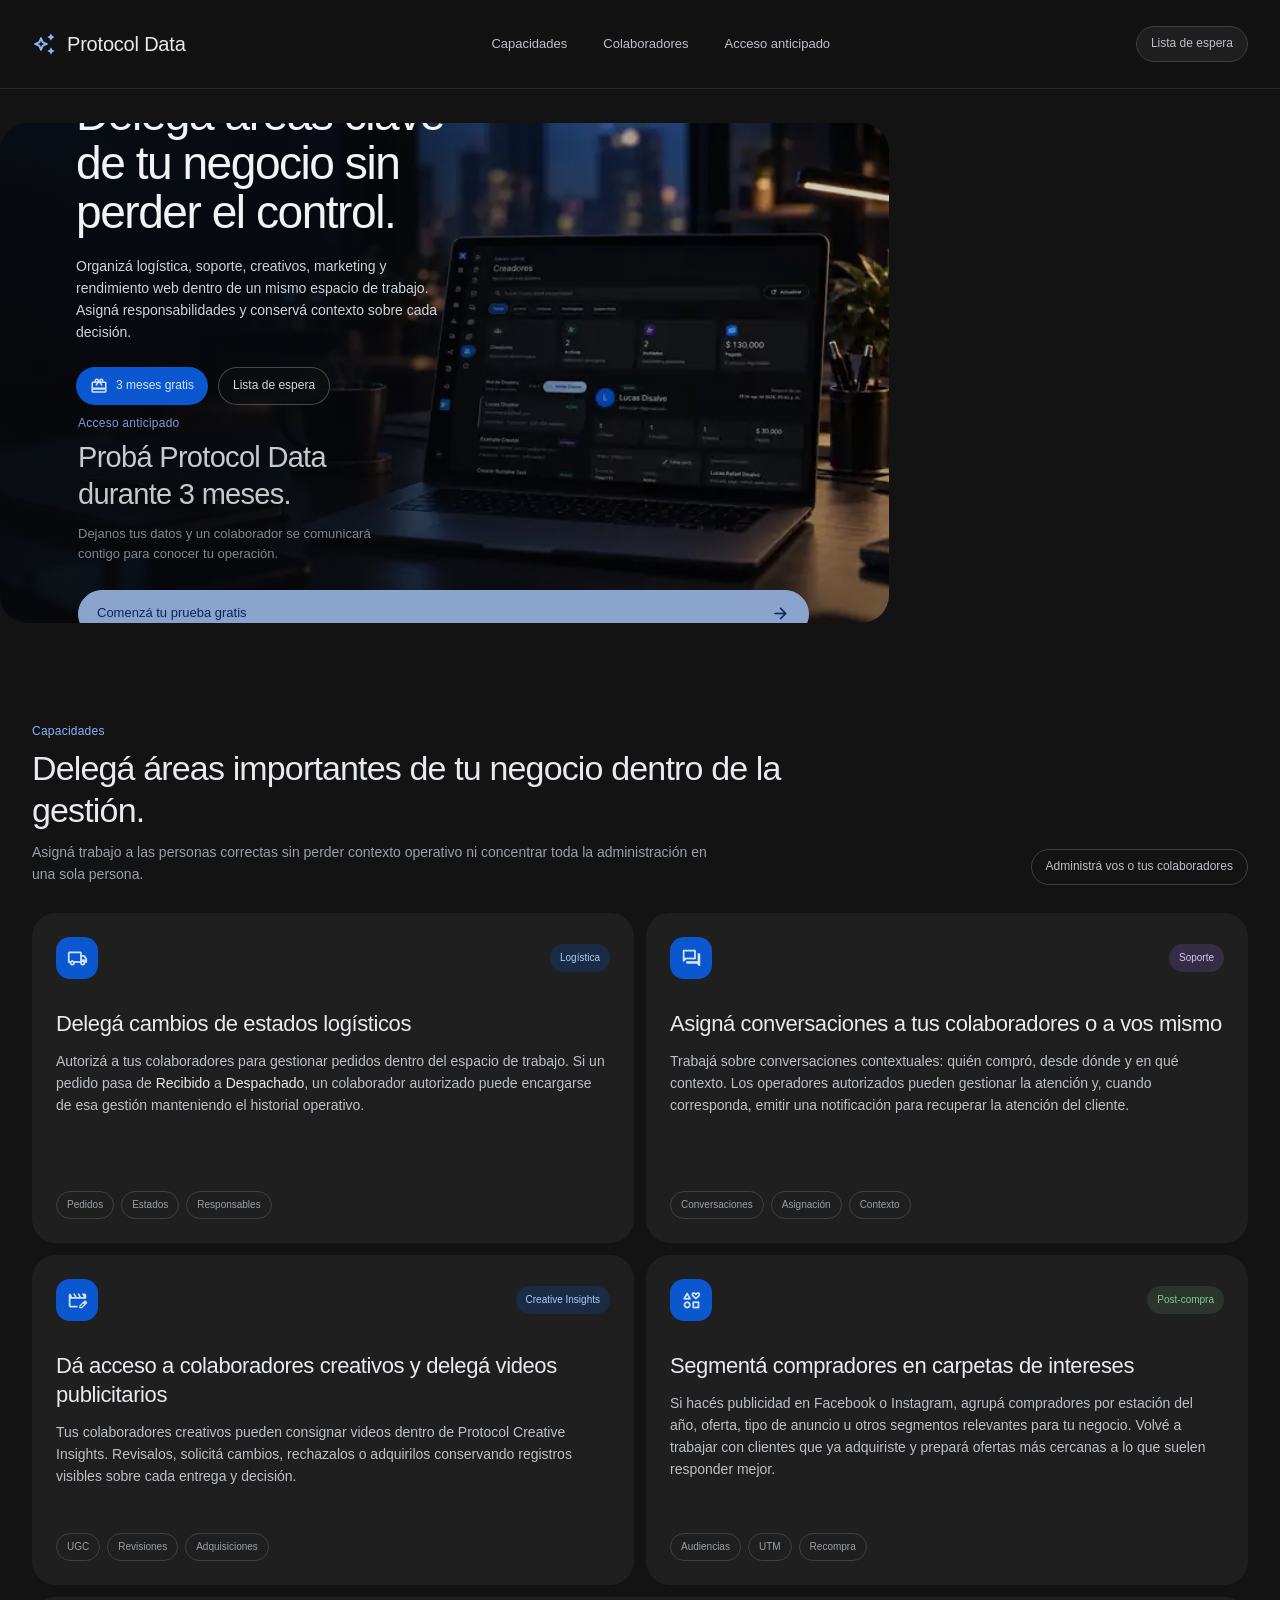
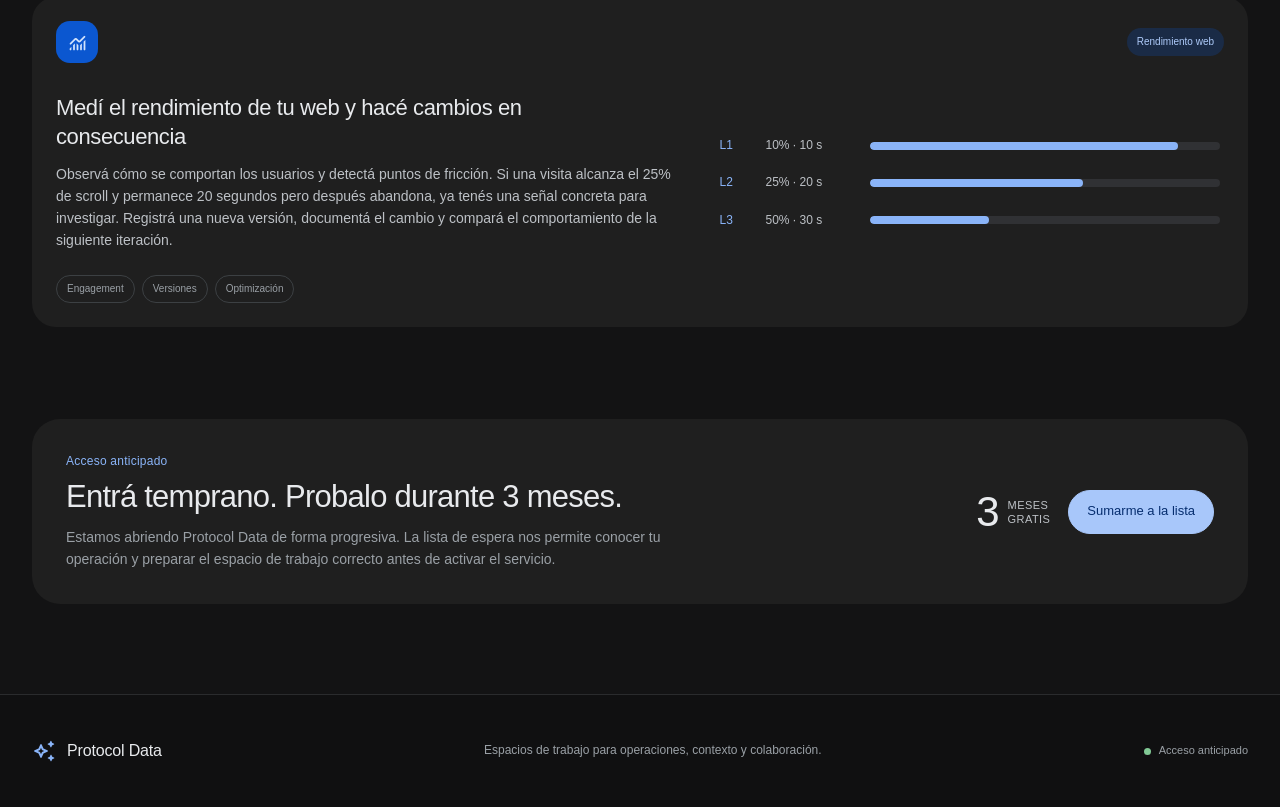
==== commit 836acfd1: "fix: make hero full bleed with all content over image" ====
--- a/index.html
+++ b/index.html
@@ -31,34 +31,36 @@
   </header>
 
   <main id="inicio">
-    <section class="hero page-shell" aria-labelledby="hero-title">
+    <section class="hero" aria-labelledby="hero-title">
       <div class="hero-image" aria-label="Espacio de trabajo con Protocol Data en una computadora">
-        <div class="hero-image__copy">
-          <p class="eyebrow">Protocol Data · Acceso anticipado</p>
-          <h1 id="hero-title">Delegá áreas clave de tu negocio sin perder el control.</h1>
-          <p class="hero-image__lead">
-            Organizá logística, soporte, creativos, marketing y rendimiento web dentro de un mismo espacio de trabajo. Asigná responsabilidades y conservá contexto sobre cada decisión.
-          </p>
-
-          <div class="offer-row" aria-label="Beneficios de acceso anticipado">
-            <span class="offer-badge"><span class="material-symbols-rounded" aria-hidden="true">redeem</span> 3 meses gratis</span>
-            <span class="soft-badge">Lista de espera</span>
-          </div>
-        </div>
-      </div>
-
-      <aside class="hero-cta" aria-label="Comenzar prueba gratis">
-        <p class="eyebrow">Acceso anticipado</p>
-        <h2>Probá Protocol Data durante 3 meses.</h2>
-        <p>Dejanos tus datos y un colaborador se comunicará contigo para conocer tu operación.</p>
-
-        <button class="trial-link" type="button" data-open-waitlist>
-          <span>Comenzá tu prueba gratis</span>
-          <span class="material-symbols-rounded" aria-hidden="true">arrow_forward</span>
-        </button>
-
-        <span class="hero-cta__note"><i aria-hidden="true"></i> Cupos de acceso progresivo</span>
-      </aside>
+        <div class="hero-inner page-shell">
+          <div class="hero-image__copy">
+            <p class="eyebrow">Protocol Data · Acceso anticipado</p>
+            <h1 id="hero-title">Delegá áreas clave de tu negocio sin perder el control.</h1>
+            <p class="hero-image__lead">
+              Organizá logística, soporte, creativos, marketing y rendimiento web dentro de un mismo espacio de trabajo. Asigná responsabilidades y conservá contexto sobre cada decisión.
+            </p>
+
+            <div class="offer-row" aria-label="Beneficios de acceso anticipado">
+              <span class="offer-badge"><span class="material-symbols-rounded" aria-hidden="true">redeem</span> 3 meses gratis</span>
+              <span class="soft-badge">Lista de espera</span>
+            </div>
+          </div>
+
+          <aside class="hero-cta" aria-label="Comenzar prueba gratis">
+            <p class="eyebrow">Acceso anticipado</p>
+            <h2>Probá Protocol Data durante 3 meses.</h2>
+            <p>Dejanos tus datos y un colaborador se comunicará contigo para conocer tu operación.</p>
+
+            <button class="trial-link" type="button" data-open-waitlist>
+              <span>Comenzá tu prueba gratis</span>
+              <span class="material-symbols-rounded" aria-hidden="true">arrow_forward</span>
+            </button>
+
+            <span class="hero-cta__note"><i aria-hidden="true"></i> Cupos de acceso progresivo</span>
+          </aside>
+        </div>
+      </div>
     </section>
 
     <section class="capabilities page-shell" id="capacidades" aria-labelledby="capabilities-title">
--- a/assets/css/styles.css
+++ b/assets/css/styles.css
@@ -213,3 +213,328 @@
   .brand{font-size:16px}.brand__icon{font-size:21px!important}.topbar-cta{padding:0 11px;font-size:11px}.hero-poster{padding:20px}.poster-copy{margin-top:46px}.poster-copy h1{font-size:38px}.workspace-card{grid-template-columns:38px minmax(0,1fr);}.workspace-card__state,.workspace-card__count{display:none!important}.contact-card h2{font-size:23px}.capability-card{padding:20px}.capability-card h3{font-size:20px;line-height:27px}.funnel-preview>div{grid-template-columns:28px 82px minmax(0,1fr)}.access-actions{align-items:flex-start;flex-direction:column}.button{width:100%}
 }
 @media(prefers-reduced-motion:reduce){html{scroll-behavior:auto}.capability-card,.site-nav a{transition:none}}
+
+
+/* =========================================================
+   Hero V2 · image-led first fold + modal waitlist
+   Keeps the Creative Insights visual system unchanged.
+   ========================================================= */
+
+.hero{
+  padding:34px 0 82px;
+  grid-template-columns:minmax(0,2fr) minmax(260px,1fr);
+  gap:28px;
+  align-items:center;
+}
+
+.hero-image{
+  position:relative;
+  aspect-ratio:16 / 9;
+  min-height:500px;
+  display:flex;
+  align-items:center;
+  overflow:hidden;
+  padding:44px;
+  border-radius:28px;
+  background-image:
+    linear-gradient(90deg,rgba(8,10,14,.94) 0%,rgba(8,10,14,.82) 29%,rgba(8,10,14,.56) 47%,rgba(8,10,14,.14) 72%,rgba(8,10,14,.12) 100%),
+    linear-gradient(0deg,rgba(8,10,14,.34) 0%,rgba(8,10,14,0) 48%),
+    url("../images/protocol-data-hero.webp");
+  background-size:cover;
+  background-position:center;
+  background-repeat:no-repeat;
+  isolation:isolate;
+}
+
+.hero-image::after{
+  content:"";
+  position:absolute;
+  inset:0;
+  background:linear-gradient(180deg,rgba(0,0,0,.06),rgba(0,0,0,.18));
+  pointer-events:none;
+  z-index:0;
+}
+
+.hero-image__copy{
+  position:relative;
+  z-index:1;
+  width:min(52%,540px);
+}
+
+.hero-image__copy .eyebrow{
+  color:#aecbfa;
+}
+
+.hero-image__copy h1{
+  margin:0;
+  color:#f1f3f4;
+  font-size:clamp(36px,3.6vw,50px);
+  font-weight:400;
+  line-height:1.06;
+  letter-spacing:-.032em;
+  text-wrap:balance;
+}
+
+.hero-image__lead{
+  max-width:520px;
+  margin:18px 0 0;
+  color:#d0d3d7;
+  font-size:14px;
+  font-weight:400;
+  line-height:22px;
+}
+
+.hero-image .offer-row{
+  margin-top:24px;
+}
+
+.hero-image .soft-badge{
+  border-color:rgba(232,234,237,.28);
+  background:rgba(19,19,20,.32);
+  color:#d4d7dc;
+  backdrop-filter:blur(8px);
+}
+
+.hero-cta{
+  align-self:center;
+  min-width:0;
+  padding:10px 4px 10px 2px;
+}
+
+.hero-cta h2{
+  max-width:330px;
+  margin:0;
+  color:var(--ci-text);
+  font-size:29px;
+  font-weight:400;
+  line-height:37px;
+  letter-spacing:-.024em;
+}
+
+.hero-cta>p:not(.eyebrow){
+  max-width:320px;
+  margin:11px 0 0;
+  color:var(--ci-text-muted);
+  font-size:13px;
+  line-height:20px;
+}
+
+.trial-link{
+  width:100%;
+  min-height:48px;
+  margin-top:26px;
+  padding:0 18px;
+  display:flex;
+  align-items:center;
+  justify-content:space-between;
+  gap:18px;
+  border:1px solid var(--ci-primary-cta);
+  border-radius:24px;
+  background:var(--ci-primary-cta);
+  color:var(--ci-primary-ink);
+  cursor:pointer;
+  font-size:13px;
+  font-weight:500;
+  transition:background-color .16s ease,border-color .16s ease,transform .16s ease;
+}
+
+.trial-link:hover{
+  background:#b9d1fb;
+  border-color:#b9d1fb;
+}
+
+.trial-link:active{
+  transform:scale(.985);
+}
+
+.trial-link .material-symbols-rounded{
+  font-size:19px!important;
+}
+
+.hero-cta__note{
+  margin-top:15px;
+  display:inline-flex;
+  align-items:center;
+  gap:8px;
+  color:var(--ci-text-muted);
+  font-size:11px;
+  line-height:16px;
+}
+
+.hero-cta__note i{
+  width:7px;
+  height:7px;
+  border-radius:50%;
+  background:var(--ci-green);
+}
+
+/* Modal */
+
+.waitlist-dialog{
+  width:auto;
+  max-width:none;
+  max-height:none;
+  margin:auto;
+  padding:0;
+  border:0;
+  background:transparent;
+  color:var(--ci-text);
+  overflow:visible;
+}
+
+.waitlist-dialog::backdrop{
+  background:rgba(4,5,7,.76);
+  backdrop-filter:blur(8px);
+}
+
+.waitlist-modal{
+  position:relative;
+  width:min(560px,calc(100vw - 32px));
+  max-height:calc(100vh - 40px);
+  overflow:auto;
+  padding:32px;
+  border:1px solid var(--ci-border);
+  border-radius:28px;
+  background:var(--ci-surface);
+  box-shadow:0 20px 70px rgba(0,0,0,.42);
+}
+
+.waitlist-modal h2{
+  margin:0;
+  padding-right:42px;
+  color:var(--ci-text);
+  font-size:25px;
+  font-weight:500;
+  line-height:32px;
+  letter-spacing:-.02em;
+}
+
+.modal-close{
+  position:absolute;
+  top:18px;
+  right:18px;
+  width:40px;
+  height:40px;
+  display:grid!important;
+  place-items:center;
+  padding:0;
+  border:1px solid var(--ci-border);
+  border-radius:20px;
+  background:transparent;
+  color:var(--ci-text-soft);
+  cursor:pointer;
+  font-size:20px!important;
+}
+
+.modal-close:hover{
+  background:var(--ci-surface-high);
+  color:var(--ci-text);
+}
+
+body:has(.waitlist-dialog[open]){
+  overflow:hidden;
+}
+
+.topbar-cta{
+  cursor:pointer;
+  font-family:"Roboto",Arial,sans-serif;
+}
+
+@media(max-width:1050px){
+  .hero{
+    grid-template-columns:1fr;
+    gap:24px;
+  }
+
+  .hero-image{
+    min-height:520px;
+  }
+
+  .hero-cta{
+    max-width:520px;
+    padding:0 2px 8px;
+  }
+
+  .trial-link{
+    max-width:360px;
+  }
+}
+
+@media(max-width:760px){
+  .hero{
+    padding:24px 0 62px;
+    gap:24px;
+  }
+
+  .hero-image{
+    aspect-ratio:auto;
+    min-height:520px;
+    padding:28px;
+    border-radius:24px;
+    background-position:66% center;
+    background-image:
+      linear-gradient(90deg,rgba(8,10,14,.96) 0%,rgba(8,10,14,.87) 42%,rgba(8,10,14,.48) 72%,rgba(8,10,14,.20) 100%),
+      linear-gradient(0deg,rgba(8,10,14,.30) 0%,rgba(8,10,14,.05) 50%),
+      url("../images/protocol-data-hero.webp");
+  }
+
+  .hero-image__copy{
+    width:min(76%,500px);
+  }
+
+  .hero-image__copy h1{
+    font-size:clamp(34px,8vw,44px);
+  }
+
+  .hero-image__lead{
+    font-size:13px;
+    line-height:20px;
+  }
+
+  .hero-cta h2{
+    font-size:26px;
+    line-height:34px;
+  }
+
+  .waitlist-modal{
+    padding:26px 22px 24px;
+    border-radius:24px;
+  }
+}
+
+@media(max-width:500px){
+  .hero-image{
+    min-height:500px;
+    padding:22px;
+    background-position:63% center;
+  }
+
+  .hero-image__copy{
+    width:88%;
+  }
+
+  .hero-image__copy h1{
+    font-size:34px;
+    line-height:1.07;
+  }
+
+  .hero-image .offer-row{
+    align-items:flex-start;
+    flex-direction:column;
+  }
+
+  .trial-link{
+    width:100%;
+  }
+
+  .waitlist-modal{
+    width:calc(100vw - 20px);
+    max-height:calc(100vh - 20px);
+  }
+}
+
+@media(prefers-reduced-motion:reduce){
+  .trial-link{
+    transition:none;
+  }
+}
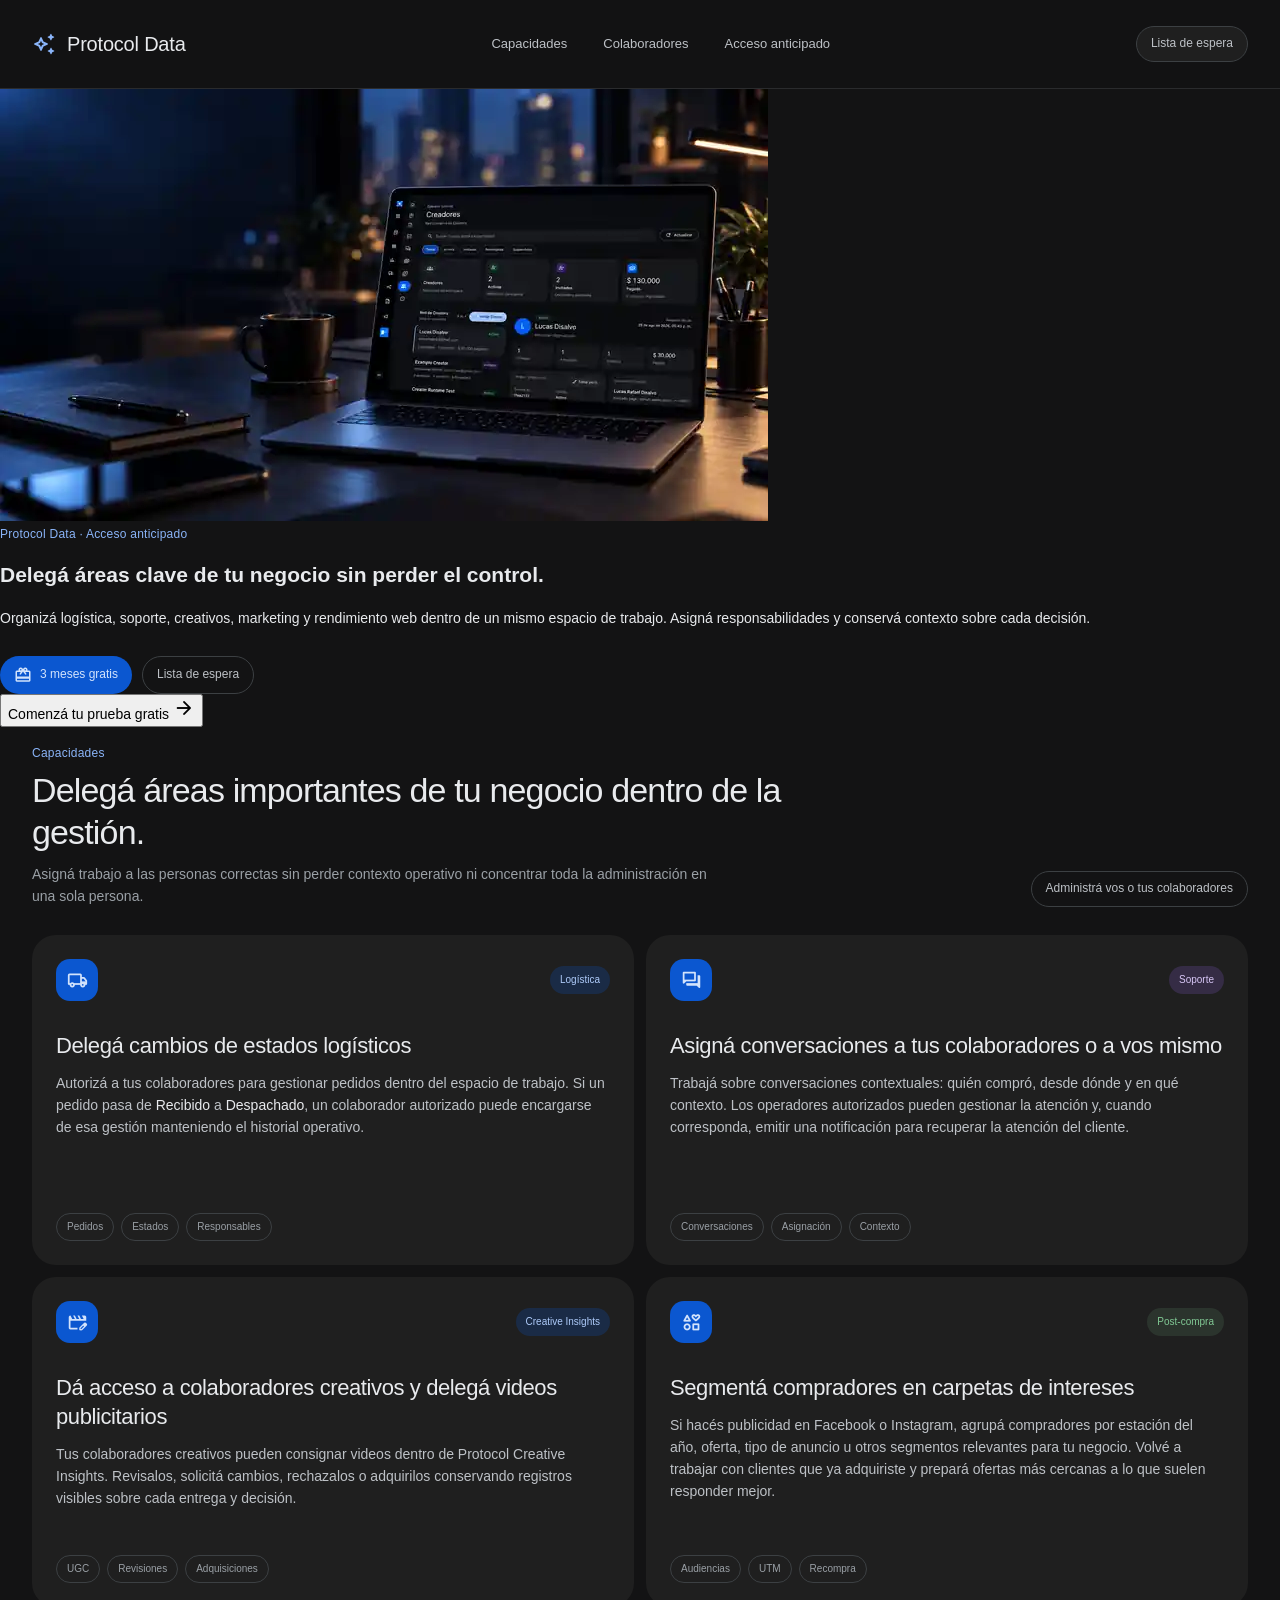
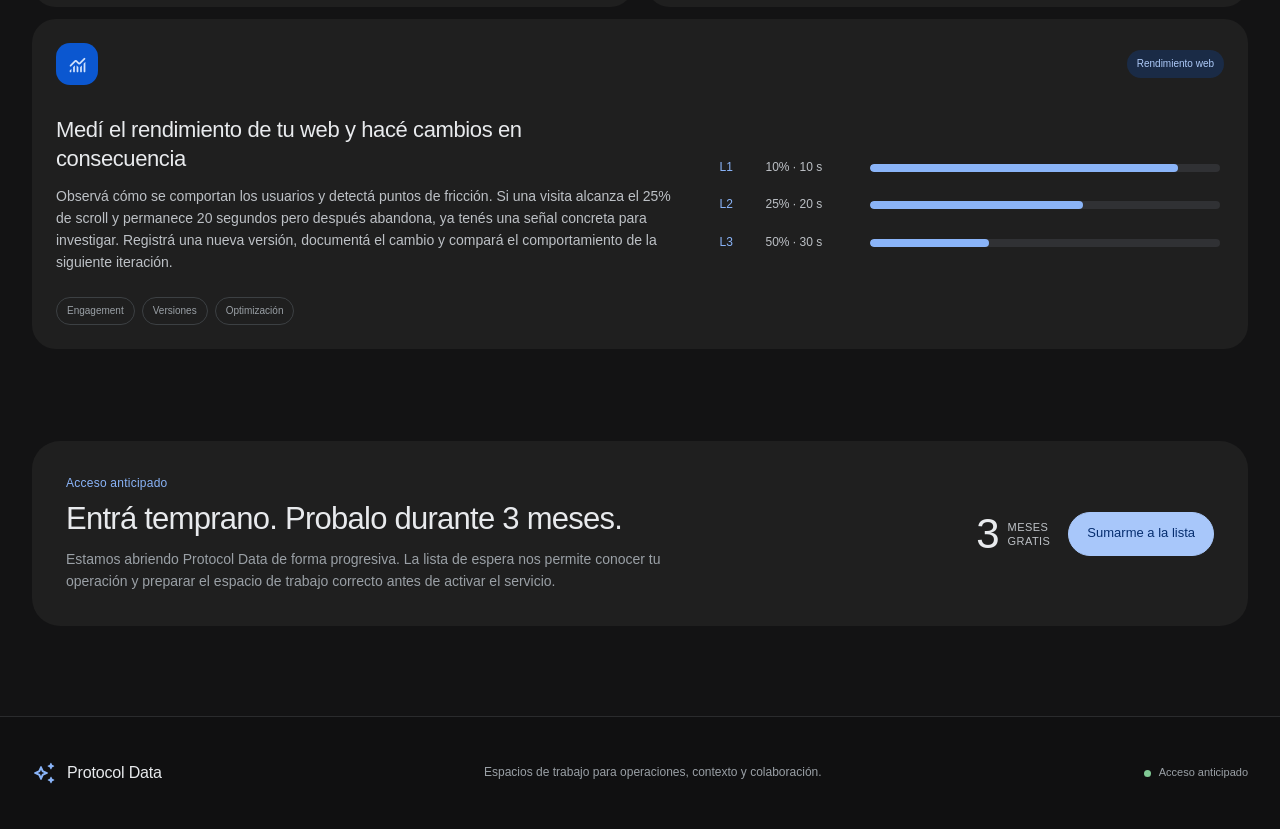
==== commit 43711d5a: "fix: rebuild full-width hero and centered waitlist overlay" ====
--- a/index.html
+++ b/index.html
@@ -32,12 +32,15 @@
 
   <main id="inicio">
     <section class="hero" aria-labelledby="hero-title">
-      <div class="hero-image" aria-label="Espacio de trabajo con Protocol Data en una computadora">
-        <div class="hero-inner page-shell">
-          <div class="hero-image__copy">
+      <div class="hero-media" aria-label="Espacio de trabajo con Protocol Data en una computadora">
+        <img class="hero-media__image" src="assets/images/protocol-data-hero.webp" alt="" aria-hidden="true">
+        <div class="hero-media__shade" aria-hidden="true"></div>
+
+        <div class="hero-content">
+          <div class="hero-copy">
             <p class="eyebrow">Protocol Data · Acceso anticipado</p>
             <h1 id="hero-title">Delegá áreas clave de tu negocio sin perder el control.</h1>
-            <p class="hero-image__lead">
+            <p class="hero-copy__lead">
               Organizá logística, soporte, creativos, marketing y rendimiento web dentro de un mismo espacio de trabajo. Asigná responsabilidades y conservá contexto sobre cada decisión.
             </p>
 
@@ -47,18 +50,10 @@
             </div>
           </div>
 
-          <aside class="hero-cta" aria-label="Comenzar prueba gratis">
-            <p class="eyebrow">Acceso anticipado</p>
-            <h2>Probá Protocol Data durante 3 meses.</h2>
-            <p>Dejanos tus datos y un colaborador se comunicará contigo para conocer tu operación.</p>
-
-            <button class="trial-link" type="button" data-open-waitlist>
-              <span>Comenzá tu prueba gratis</span>
-              <span class="material-symbols-rounded" aria-hidden="true">arrow_forward</span>
-            </button>
-
-            <span class="hero-cta__note"><i aria-hidden="true"></i> Cupos de acceso progresivo</span>
-          </aside>
+          <button class="hero-trial-cta" type="button" data-open-waitlist>
+            <span>Comenzá tu prueba gratis</span>
+            <span class="material-symbols-rounded" aria-hidden="true">arrow_forward</span>
+          </button>
         </div>
       </div>
     </section>
@@ -172,8 +167,8 @@
     </div>
   </footer>
 
-  <dialog class="waitlist-dialog" id="waitlist-dialog" aria-labelledby="contact-title">
-    <div class="waitlist-modal">
+  <div class="waitlist-overlay" id="waitlist-dialog" hidden>
+    <div class="waitlist-modal" role="dialog" aria-modal="true" aria-labelledby="contact-title">
       <button class="modal-close material-symbols-rounded" type="button" data-close-waitlist aria-label="Cerrar formulario">close</button>
 
       <div class="contact-card__icon material-symbols-rounded" aria-hidden="true">person_add</div>
@@ -217,7 +212,7 @@
         <p class="form-status" id="form-status" role="status" aria-live="polite"></p>
       </form>
     </div>
-  </dialog>
+  </div>
 
   <script src="assets/js/main.js"></script>
 </body>
--- a/assets/css/styles.css
+++ b/assets/css/styles.css
@@ -538,3 +538,222 @@
     transition:none;
   }
 }
+
+
+/* =========================================================
+   Hero V3 · full-bleed image, all hero content on image
+   ========================================================= */
+
+.hero{
+  width:100%;
+  max-width:none;
+  margin:0;
+  padding:0;
+  display:block;
+}
+
+.hero-image{
+  position:relative;
+  width:100%;
+  min-height:640px;
+  aspect-ratio:16 / 9;
+  display:block;
+  overflow:hidden;
+  padding:0;
+  border-radius:0;
+  background-image:
+    linear-gradient(90deg,rgba(7,9,13,.93) 0%,rgba(7,9,13,.79) 27%,rgba(7,9,13,.40) 48%,rgba(7,9,13,.18) 62%,rgba(7,9,13,.58) 100%),
+    linear-gradient(180deg,rgba(5,7,10,.10) 0%,rgba(5,7,10,.08) 60%,rgba(5,7,10,.24) 100%),
+    url("../images/protocol-data-hero.webp");
+  background-size:cover;
+  background-position:center;
+  background-repeat:no-repeat;
+}
+
+.hero-image::after{
+  content:"";
+  position:absolute;
+  inset:0;
+  z-index:0;
+  pointer-events:none;
+  background:
+    linear-gradient(90deg,rgba(0,0,0,.18) 0%,rgba(0,0,0,0) 45%,rgba(0,0,0,.18) 73%,rgba(0,0,0,.45) 100%);
+}
+
+.hero-inner{
+  position:relative;
+  z-index:2;
+  min-height:640px;
+  height:100%;
+  padding-top:72px;
+  padding-bottom:72px;
+  display:grid;
+  grid-template-columns:minmax(0,1fr) minmax(300px,360px);
+  align-items:center;
+  gap:clamp(40px,6vw,96px);
+}
+
+.hero-image__copy{
+  width:min(48%,560px);
+  min-width:460px;
+}
+
+.hero-image__copy h1{
+  font-size:clamp(34px,3.1vw,46px);
+  line-height:1.08;
+}
+
+.hero-image__lead{
+  max-width:500px;
+  font-size:14px;
+  line-height:22px;
+}
+
+.hero-cta{
+  width:100%;
+  align-self:center;
+  justify-self:end;
+  position:relative;
+  z-index:3;
+  padding:0;
+}
+
+.hero-cta .eyebrow{
+  color:#aecbfa;
+}
+
+.hero-cta h2{
+  max-width:340px;
+  color:#f1f3f4;
+}
+
+.hero-cta>p:not(.eyebrow){
+  max-width:330px;
+  color:#c4c7c5;
+}
+
+.trial-link{
+  max-width:360px;
+}
+
+/* modal is always truly centered in the viewport */
+.waitlist-dialog{
+  position:fixed;
+  inset:0;
+  width:100vw;
+  height:100vh;
+  max-width:none;
+  max-height:none;
+  margin:0;
+  padding:20px;
+  border:0;
+  background:transparent;
+  color:var(--ci-text);
+  overflow:auto;
+}
+
+.waitlist-dialog:not([open]){
+  display:none;
+}
+
+.waitlist-dialog[open]{
+  display:grid;
+  place-items:center;
+}
+
+.waitlist-modal{
+  position:relative;
+  width:min(560px,calc(100vw - 40px));
+  max-height:calc(100vh - 40px);
+  margin:auto;
+  overflow:auto;
+}
+
+@media(max-width:1100px){
+  .hero-image{
+    min-height:600px;
+    aspect-ratio:auto;
+    background-position:58% center;
+  }
+
+  .hero-inner{
+    min-height:600px;
+    grid-template-columns:minmax(0,1fr) minmax(270px,320px);
+    gap:36px;
+  }
+
+  .hero-image__copy{
+    width:min(58%,520px);
+    min-width:0;
+  }
+}
+
+@media(max-width:820px){
+  .hero-image{
+    min-height:720px;
+    background-position:67% center;
+    background-image:
+      linear-gradient(180deg,rgba(7,9,13,.94) 0%,rgba(7,9,13,.78) 38%,rgba(7,9,13,.38) 62%,rgba(7,9,13,.78) 100%),
+      url("../images/protocol-data-hero.webp");
+  }
+
+  .hero-inner{
+    min-height:720px;
+    padding-top:48px;
+    padding-bottom:48px;
+    display:flex;
+    flex-direction:column;
+    align-items:stretch;
+    justify-content:space-between;
+    gap:40px;
+  }
+
+  .hero-image__copy{
+    width:min(92%,560px);
+    min-width:0;
+  }
+
+  .hero-cta{
+    width:min(100%,430px);
+    justify-self:auto;
+  }
+
+  .trial-link{
+    max-width:100%;
+  }
+}
+
+@media(max-width:500px){
+  .hero-image{
+    min-height:700px;
+    background-position:66% center;
+  }
+
+  .hero-inner{
+    min-height:700px;
+    padding-top:38px;
+    padding-bottom:38px;
+  }
+
+  .hero-image__copy{
+    width:100%;
+  }
+
+  .hero-image__copy h1{
+    font-size:32px;
+  }
+
+  .hero-cta h2{
+    font-size:24px;
+    line-height:31px;
+  }
+
+  .waitlist-dialog{
+    padding:10px;
+  }
+
+  .waitlist-modal{
+    width:min(560px,calc(100vw - 20px));
+    max-height:calc(100vh - 20px);
+  }
+}
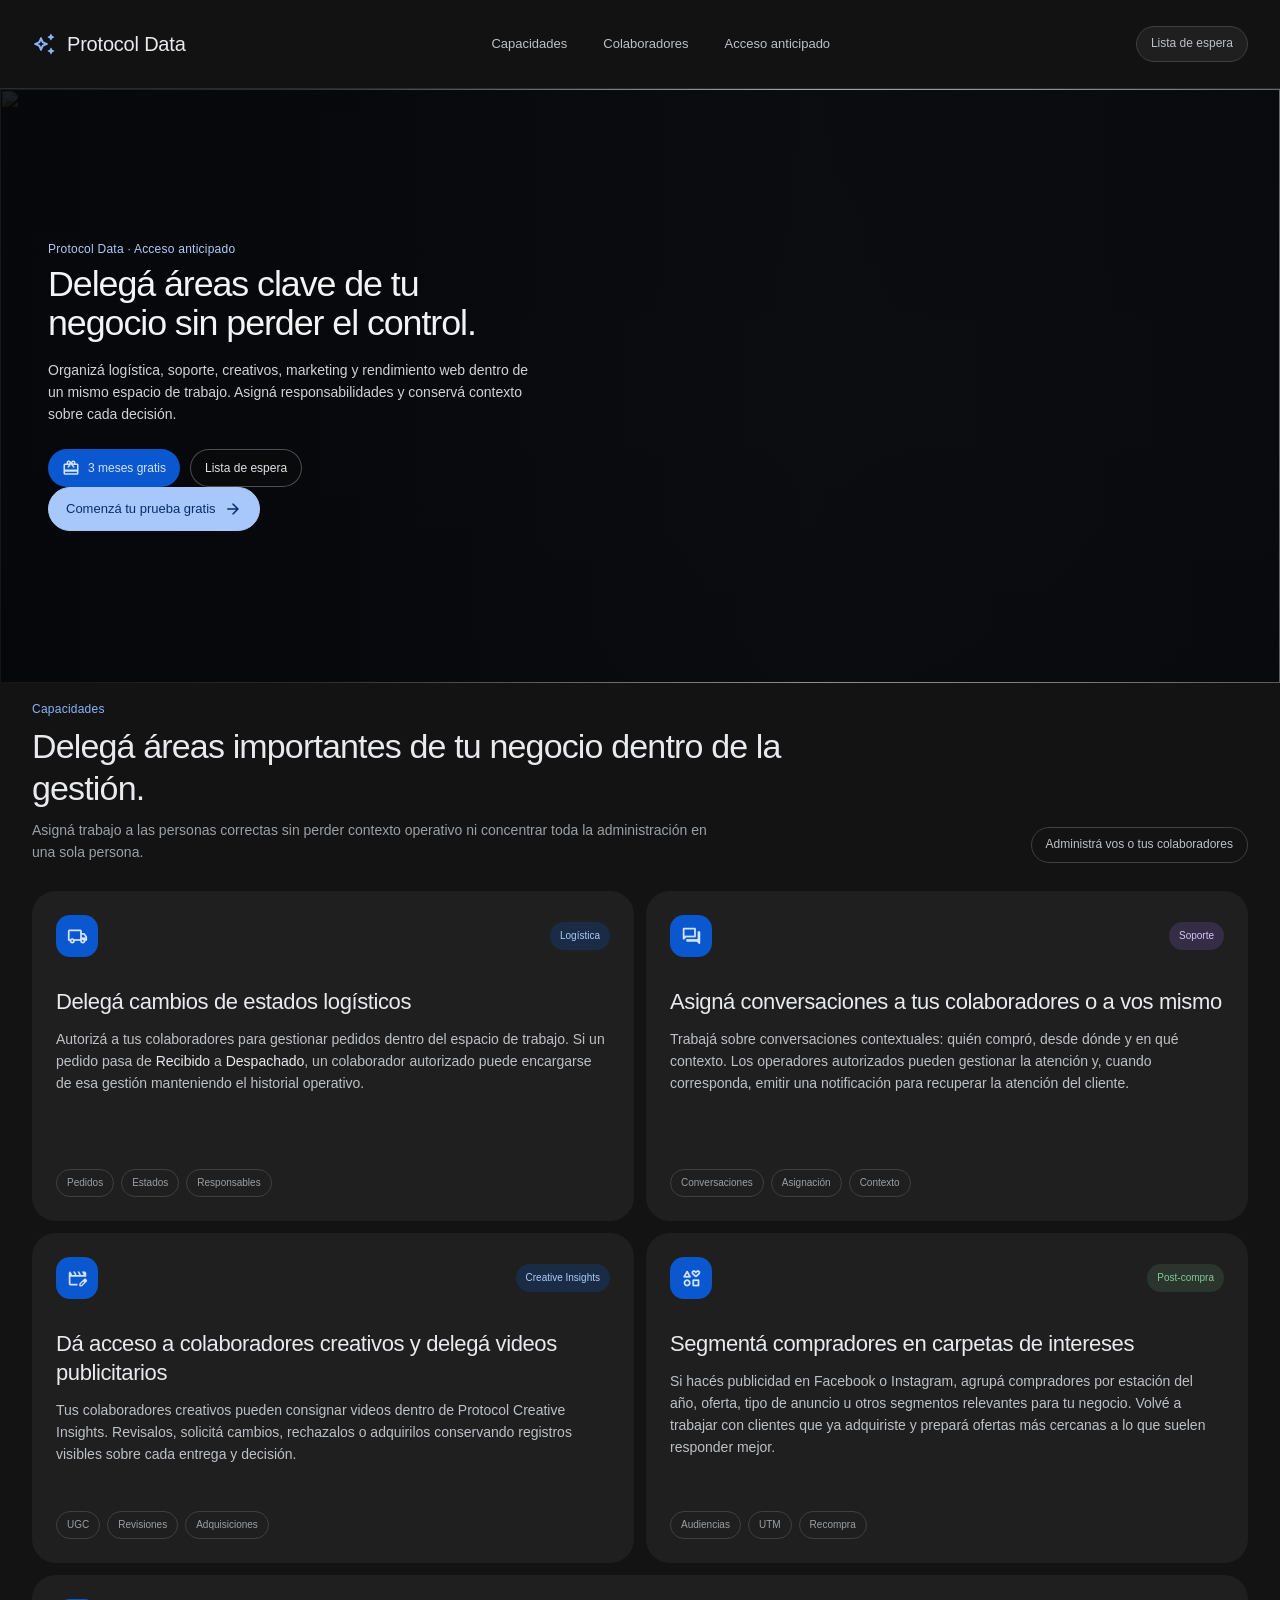
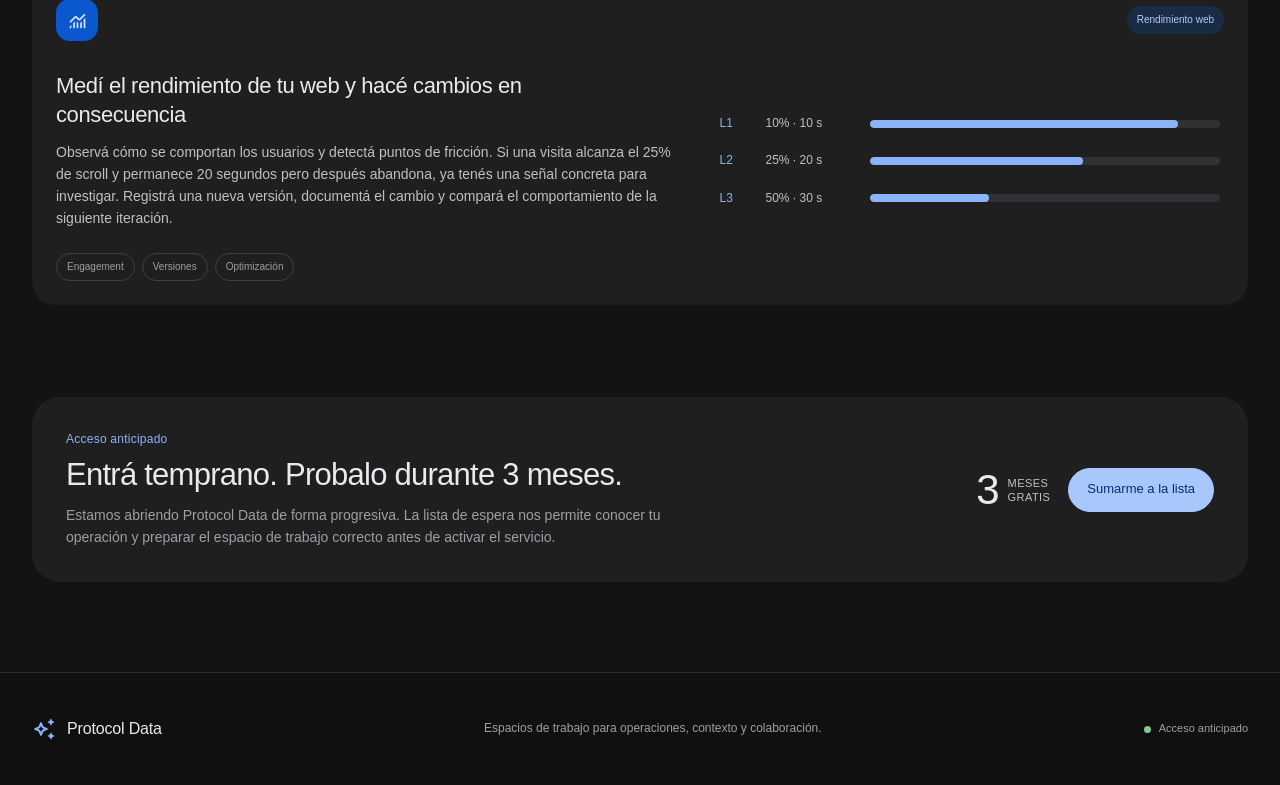
==== commit 7cb941f0: "fix: move hero CTA below offer badges and bust asset cache" ====
--- a/index.html
+++ b/index.html
@@ -10,7 +10,7 @@
   <link rel="preconnect" href="https://fonts.googleapis.com">
   <link rel="preconnect" href="https://fonts.gstatic.com" crossorigin>
   <link href="https://fonts.googleapis.com/css2?family=Roboto:wght@400;500;600&family=Material+Symbols+Rounded:opsz,wght,FILL,GRAD@20..48,400,0..1,0&display=swap" rel="stylesheet">
-  <link rel="stylesheet" href="assets/css/styles.css">
+  <link rel="stylesheet" href="assets/css/styles.css?v=20261003-1555">
 </head>
 <body>
   <header class="site-header">
@@ -33,7 +33,7 @@
   <main id="inicio">
     <section class="hero" aria-labelledby="hero-title">
       <div class="hero-media" aria-label="Espacio de trabajo con Protocol Data en una computadora">
-        <img class="hero-media__image" src="assets/images/protocol-data-hero.webp" alt="" aria-hidden="true">
+        <img class="hero-media__image" src="assets/images/protocol-data-hero-hq.webp?v=20261003-1555" alt="" aria-hidden="true">
         <div class="hero-media__shade" aria-hidden="true"></div>
 
         <div class="hero-content">
@@ -48,12 +48,12 @@
               <span class="offer-badge"><span class="material-symbols-rounded" aria-hidden="true">redeem</span> 3 meses gratis</span>
               <span class="soft-badge">Lista de espera</span>
             </div>
-          </div>
-
-          <button class="hero-trial-cta" type="button" data-open-waitlist>
-            <span>Comenzá tu prueba gratis</span>
-            <span class="material-symbols-rounded" aria-hidden="true">arrow_forward</span>
-          </button>
+
+            <button class="hero-trial-cta" type="button" data-open-waitlist aria-haspopup="dialog" aria-controls="waitlist-dialog">
+              <span>Comenzá tu prueba gratis</span>
+              <span class="material-symbols-rounded" aria-hidden="true">arrow_forward</span>
+            </button>
+          </div>
         </div>
       </div>
     </section>
@@ -214,6 +214,6 @@
     </div>
   </div>
 
-  <script src="assets/js/main.js"></script>
+  <script src="assets/js/main.js?v=20261003-1555"></script>
 </body>
 </html>
--- a/assets/css/styles.css
+++ b/assets/css/styles.css
@@ -757,3 +757,462 @@
     max-height:calc(100vh - 20px);
   }
 }
+
+
+/* =========================================================
+   Hero V4 — canonical full-width composition
+   ========================================================= */
+
+.hero{
+  width:100%;
+  margin:0;
+  padding:0;
+  display:block;
+}
+
+.hero-media{
+  position:relative;
+  width:100%;
+  min-height:620px;
+  overflow:hidden;
+  isolation:isolate;
+  background:#0b0d11;
+}
+
+.hero-media__image{
+  position:absolute;
+  inset:0;
+  z-index:0;
+  width:100%;
+  height:100%;
+  display:block;
+  object-fit:cover;
+  object-position:center center;
+}
+
+.hero-media__shade{
+  position:absolute;
+  inset:0;
+  z-index:1;
+  pointer-events:none;
+  background:
+    linear-gradient(90deg,
+      rgba(5,7,10,.91) 0%,
+      rgba(5,7,10,.79) 25%,
+      rgba(5,7,10,.42) 45%,
+      rgba(5,7,10,.10) 62%,
+      rgba(5,7,10,.19) 78%,
+      rgba(5,7,10,.50) 100%),
+    linear-gradient(180deg,
+      rgba(5,7,10,.12) 0%,
+      rgba(5,7,10,.04) 54%,
+      rgba(5,7,10,.28) 100%);
+}
+
+.hero-content{
+  position:relative;
+  z-index:2;
+  width:min(calc(100% - 96px),1320px);
+  min-height:620px;
+  margin-inline:auto;
+  padding:64px 0;
+  display:grid;
+  grid-template-columns:minmax(0,520px) minmax(240px,1fr);
+  align-items:center;
+  gap:64px;
+}
+
+.hero-copy{
+  align-self:center;
+  max-width:520px;
+}
+
+.hero-copy .eyebrow{
+  color:#aecbfa;
+}
+
+.hero-copy h1{
+  margin:0;
+  color:#f1f3f4;
+  font-size:clamp(34px,3.1vw,44px);
+  font-weight:400;
+  line-height:1.08;
+  letter-spacing:-.03em;
+  text-wrap:balance;
+}
+
+.hero-copy__lead{
+  max-width:500px;
+  margin:17px 0 0;
+  color:#d0d3d7;
+  font-size:14px;
+  line-height:22px;
+}
+
+.hero-copy .offer-row{
+  margin-top:24px;
+}
+
+.hero-copy .soft-badge{
+  border-color:rgba(232,234,237,.30);
+  background:rgba(19,19,20,.28);
+  color:#e0e2e5;
+  backdrop-filter:blur(8px);
+}
+
+.hero-trial-cta{
+  justify-self:end;
+  align-self:center;
+  min-width:270px;
+  min-height:50px;
+  padding:0 18px 0 20px;
+  display:inline-flex;
+  align-items:center;
+  justify-content:space-between;
+  gap:28px;
+  border:1px solid rgba(168,199,250,.90);
+  border-radius:25px;
+  background:rgba(168,199,250,.94);
+  color:var(--ci-primary-ink);
+  cursor:pointer;
+  font-size:13px;
+  font-weight:500;
+  box-shadow:0 8px 30px rgba(0,0,0,.16);
+  backdrop-filter:blur(10px);
+  transition:background-color .16s ease,transform .16s ease;
+}
+
+.hero-trial-cta:hover{
+  background:#b9d1fb;
+}
+
+.hero-trial-cta:active{
+  transform:scale(.985);
+}
+
+.hero-trial-cta .material-symbols-rounded{
+  font-size:19px!important;
+}
+
+/* =========================================================
+   Waitlist modal — custom fixed overlay, always centered
+   ========================================================= */
+
+.waitlist-overlay[hidden]{
+  display:none!important;
+}
+
+.waitlist-overlay{
+  position:fixed;
+  inset:0;
+  z-index:1000;
+  width:100%;
+  height:100%;
+  padding:24px;
+  display:grid;
+  place-items:center;
+  overflow:auto;
+  background:rgba(4,5,7,.76);
+  backdrop-filter:blur(8px);
+}
+
+.waitlist-overlay .waitlist-modal{
+  position:relative;
+  width:min(540px,100%);
+  max-height:calc(100vh - 48px);
+  margin:auto;
+  overflow:auto;
+  padding:30px;
+  border:1px solid var(--ci-border);
+  border-radius:28px;
+  background:var(--ci-surface);
+  box-shadow:0 24px 80px rgba(0,0,0,.48);
+}
+
+.waitlist-overlay .waitlist-modal h2{
+  margin:0;
+  padding-right:44px;
+  color:var(--ci-text);
+  font-size:25px;
+  font-weight:500;
+  line-height:32px;
+  letter-spacing:-.02em;
+}
+
+body.modal-open{
+  overflow:hidden;
+}
+
+@media(max-width:1000px){
+  .hero-content{
+    width:min(calc(100% - 56px),1180px);
+    min-height:580px;
+    grid-template-columns:minmax(0,470px) minmax(220px,1fr);
+    gap:36px;
+  }
+
+  .hero-media{
+    min-height:580px;
+  }
+
+  .hero-copy h1{
+    font-size:38px;
+  }
+
+  .hero-trial-cta{
+    min-width:235px;
+  }
+}
+
+@media(max-width:700px){
+  .hero-media{
+    min-height:700px;
+  }
+
+  .hero-media__image{
+    object-position:64% center;
+  }
+
+  .hero-media__shade{
+    background:
+      linear-gradient(180deg,
+        rgba(5,7,10,.94) 0%,
+        rgba(5,7,10,.80) 36%,
+        rgba(5,7,10,.34) 61%,
+        rgba(5,7,10,.78) 100%);
+  }
+
+  .hero-content{
+    width:min(calc(100% - 32px),640px);
+    min-height:700px;
+    padding:42px 0;
+    display:flex;
+    flex-direction:column;
+    align-items:stretch;
+    justify-content:space-between;
+    gap:36px;
+  }
+
+  .hero-copy{
+    max-width:560px;
+  }
+
+  .hero-copy h1{
+    font-size:34px;
+  }
+
+  .hero-trial-cta{
+    width:100%;
+    min-width:0;
+    justify-self:auto;
+  }
+
+  .waitlist-overlay{
+    padding:12px;
+  }
+
+  .waitlist-overlay .waitlist-modal{
+    max-height:calc(100vh - 24px);
+    padding:24px 20px;
+    border-radius:24px;
+  }
+}
+
+@media(max-width:440px){
+  .hero-media{
+    min-height:680px;
+  }
+
+  .hero-content{
+    min-height:680px;
+  }
+
+  .hero-copy h1{
+    font-size:31px;
+  }
+
+  .hero-copy__lead{
+    font-size:13px;
+    line-height:20px;
+  }
+
+  .hero-copy .offer-row{
+    align-items:flex-start;
+    flex-direction:column;
+  }
+}
+
+
+/* =========================================================
+   Hero V5 — true edge-to-edge viewport hero
+   ========================================================= */
+
+html, body {
+  overflow-x:hidden;
+}
+
+.hero{
+  width:100vw;
+  max-width:none;
+  margin:0;
+  padding:0;
+  position:relative;
+  left:50%;
+  transform:translateX(-50%);
+}
+
+.hero-media{
+  position:relative;
+  width:100vw;
+  height:66svh;
+  min-height:520px;
+  max-height:700px;
+  margin:0;
+  padding:0;
+  border:0;
+  border-radius:0;
+  overflow:hidden;
+  background:#0b0d11;
+}
+
+.hero-media__image{
+  position:absolute;
+  inset:0;
+  width:100%;
+  height:100%;
+  max-width:none;
+  display:block;
+  object-fit:cover;
+  object-position:center center;
+  border-radius:0;
+}
+
+.hero-media__shade{
+  position:absolute;
+  inset:0;
+  background:
+    linear-gradient(90deg,
+      rgba(5,7,10,.90) 0%,
+      rgba(5,7,10,.76) 24%,
+      rgba(5,7,10,.36) 45%,
+      rgba(5,7,10,.08) 63%,
+      rgba(5,7,10,.18) 80%,
+      rgba(5,7,10,.42) 100%),
+    linear-gradient(180deg,
+      rgba(5,7,10,.08) 0%,
+      rgba(5,7,10,.02) 56%,
+      rgba(5,7,10,.20) 100%);
+}
+
+.hero-content{
+  position:relative;
+  z-index:2;
+  width:min(calc(100% - 96px),1320px);
+  height:100%;
+  min-height:0;
+  margin:0 auto;
+  padding:0;
+  display:grid;
+  grid-template-columns:minmax(0,520px) 1fr;
+  align-items:center;
+  gap:64px;
+}
+
+.hero-copy{
+  max-width:520px;
+}
+
+.hero-copy h1{
+  font-size:clamp(32px,2.8vw,42px);
+  line-height:1.08;
+}
+
+.hero-copy__lead{
+  max-width:490px;
+  font-size:14px;
+  line-height:22px;
+}
+
+.hero-trial-cta{
+  width:auto;
+  min-width:0;
+  min-height:44px;
+  justify-self:end;
+  align-self:center;
+  padding:0 17px;
+  display:inline-flex;
+  align-items:center;
+  justify-content:center;
+  gap:8px;
+  border:1px solid var(--ci-primary-cta);
+  border-radius:22px;
+  background:var(--ci-primary-cta);
+  color:var(--ci-primary-ink);
+  box-shadow:none;
+  backdrop-filter:none;
+  font-size:13px;
+  font-weight:500;
+  white-space:nowrap;
+}
+
+.hero-trial-cta .material-symbols-rounded{
+  font-size:18px!important;
+}
+
+@media(max-width:1000px){
+  .hero-media{
+    height:64svh;
+    min-height:520px;
+  }
+
+  .hero-content{
+    width:min(calc(100% - 56px),1180px);
+    grid-template-columns:minmax(0,460px) 1fr;
+    gap:36px;
+  }
+
+  .hero-copy h1{
+    font-size:36px;
+  }
+}
+
+@media(max-width:700px){
+  .hero{
+    width:100vw;
+    left:50%;
+    transform:translateX(-50%);
+  }
+
+  .hero-media{
+    width:100vw;
+    height:auto;
+    min-height:700px;
+    max-height:none;
+  }
+
+  .hero-media__image{
+    object-position:64% center;
+  }
+
+  .hero-content{
+    width:min(calc(100% - 32px),640px);
+    min-height:700px;
+    height:auto;
+    padding:42px 0;
+    display:flex;
+    flex-direction:column;
+    align-items:flex-start;
+    justify-content:space-between;
+    gap:36px;
+  }
+
+  .hero-copy{
+    max-width:560px;
+  }
+
+  .hero-trial-cta{
+    justify-self:auto;
+    align-self:flex-start;
+    width:auto;
+  }
+}
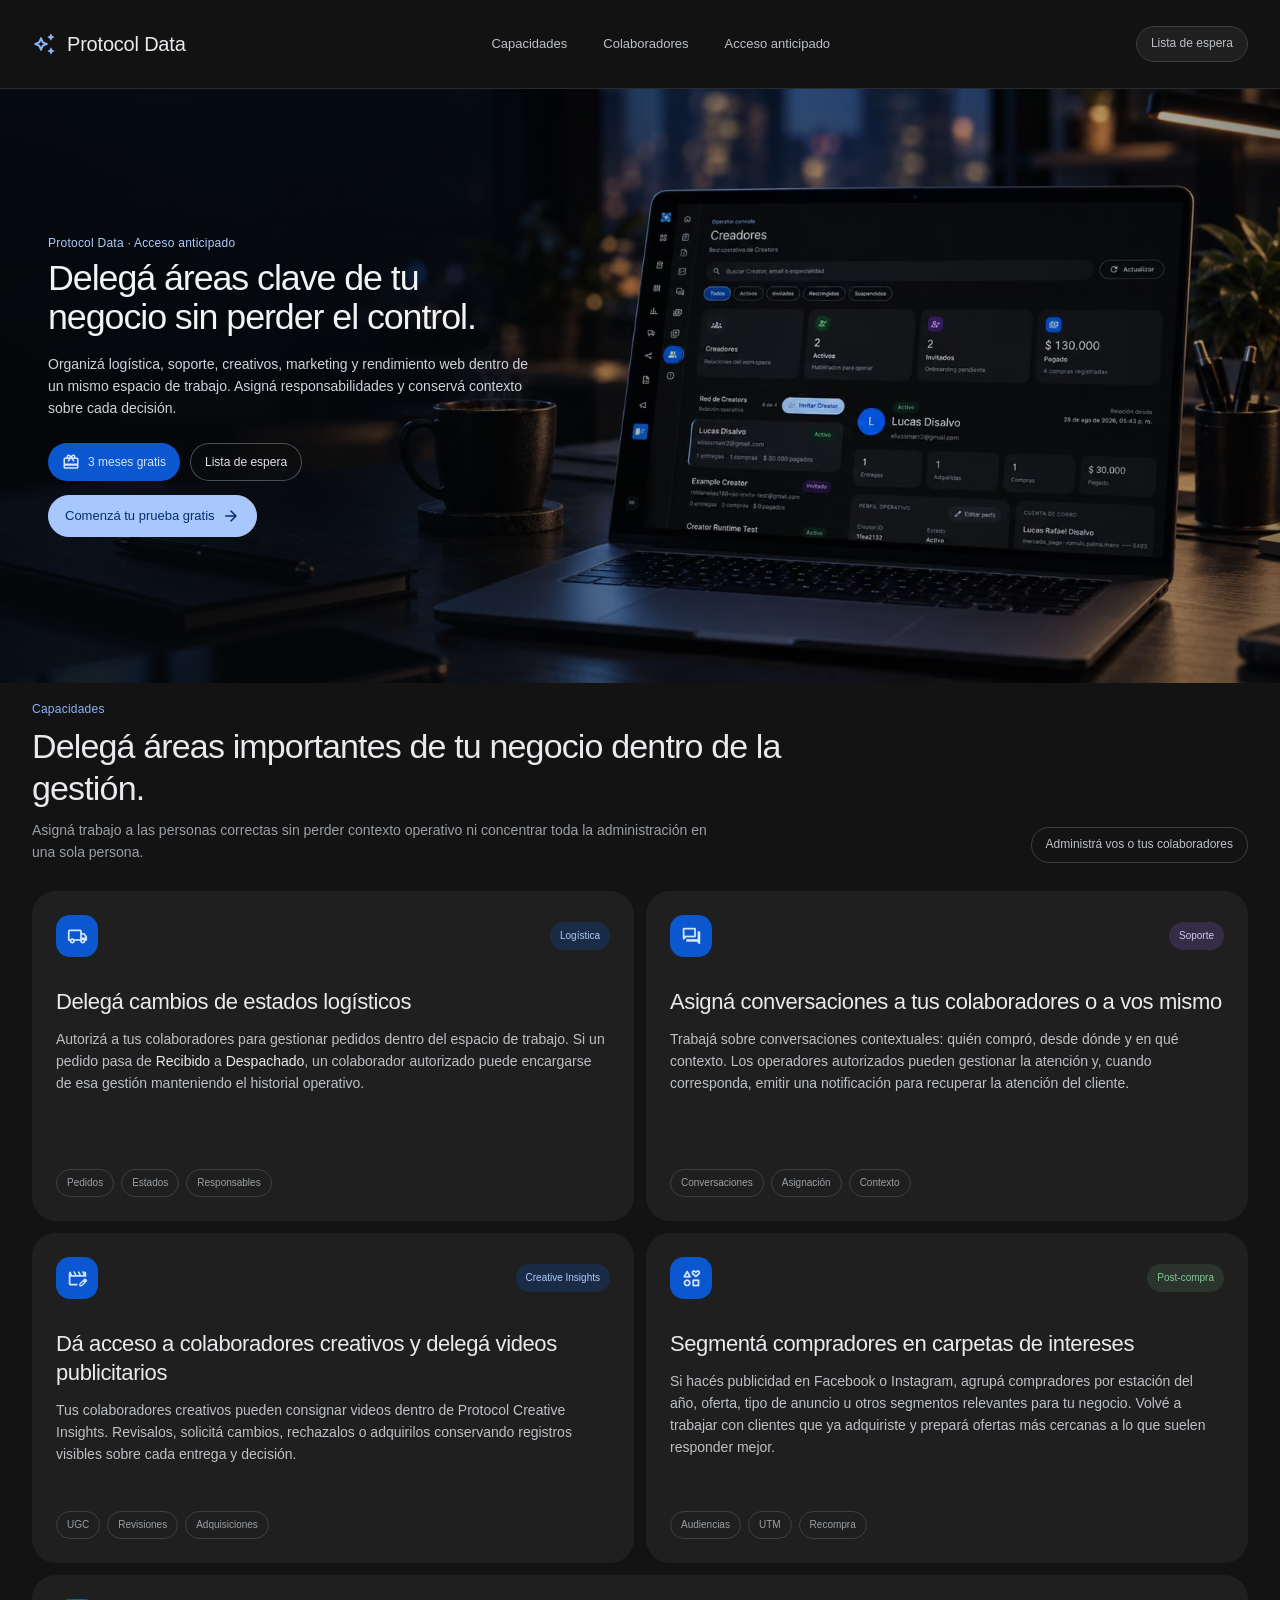
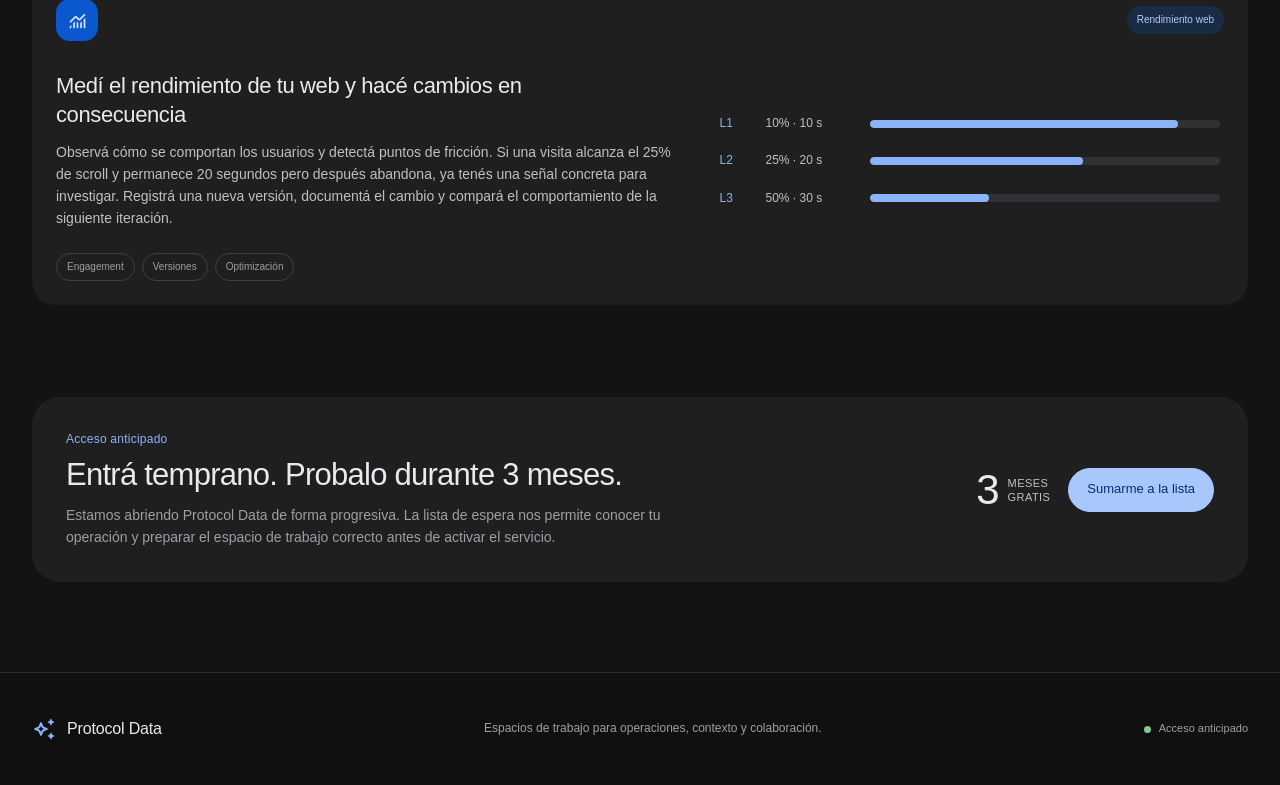
==== commit a0ad9e0d: "fix: serve high-resolution hero and refresh modal assets" ====
--- a/index.html
+++ b/index.html
@@ -10,7 +10,7 @@
   <link rel="preconnect" href="https://fonts.googleapis.com">
   <link rel="preconnect" href="https://fonts.gstatic.com" crossorigin>
   <link href="https://fonts.googleapis.com/css2?family=Roboto:wght@400;500;600&family=Material+Symbols+Rounded:opsz,wght,FILL,GRAD@20..48,400,0..1,0&display=swap" rel="stylesheet">
-  <link rel="stylesheet" href="assets/css/styles.css?v=20261003-1555">
+  <link rel="stylesheet" href="assets/css/styles.css?v=20261003-1600">
 </head>
 <body>
   <header class="site-header">
@@ -33,7 +33,7 @@
   <main id="inicio">
     <section class="hero" aria-labelledby="hero-title">
       <div class="hero-media" aria-label="Espacio de trabajo con Protocol Data en una computadora">
-        <img class="hero-media__image" src="assets/images/protocol-data-hero-hq.webp?v=20261003-1555" alt="" aria-hidden="true">
+        <img class="hero-media__image" src="assets/images/protocol-data-hero-hq.avif?v=20261003-1600" alt="" aria-hidden="true">
         <div class="hero-media__shade" aria-hidden="true"></div>
 
         <div class="hero-content">
@@ -167,7 +167,7 @@
     </div>
   </footer>
 
-  <div class="waitlist-overlay" id="waitlist-dialog" hidden>
+  <div class="waitlist-overlay" id="waitlist-dialog" hidden aria-hidden="true">
     <div class="waitlist-modal" role="dialog" aria-modal="true" aria-labelledby="contact-title">
       <button class="modal-close material-symbols-rounded" type="button" data-close-waitlist aria-label="Cerrar formulario">close</button>
 
@@ -214,6 +214,6 @@
     </div>
   </div>
 
-  <script src="assets/js/main.js?v=20261003-1555"></script>
+  <script src="assets/js/main.js?v=20261003-1600"></script>
 </body>
 </html>
--- a/assets/css/styles.css
+++ b/assets/css/styles.css
@@ -1216,3 +1216,46 @@
     width:auto;
   }
 }
+
+
+/* =========================================================
+   Hero V6 — approved proportions, single left content stack
+   ========================================================= */
+
+.hero-content{
+  display:flex;
+  align-items:center;
+  justify-content:flex-start;
+}
+
+.hero-copy{
+  width:min(520px,100%);
+}
+
+.hero-copy .hero-trial-cta{
+  margin-top:14px;
+  justify-self:auto;
+  align-self:auto;
+  width:auto;
+  min-width:0;
+  min-height:42px;
+  padding:0 16px;
+  display:inline-flex;
+  gap:7px;
+  border-radius:21px;
+  box-shadow:none;
+  white-space:nowrap;
+}
+
+@media(max-width:700px){
+  .hero-content{
+    display:flex;
+    align-items:flex-start;
+    justify-content:center;
+  }
+
+  .hero-copy .hero-trial-cta{
+    width:auto;
+    align-self:flex-start;
+  }
+}
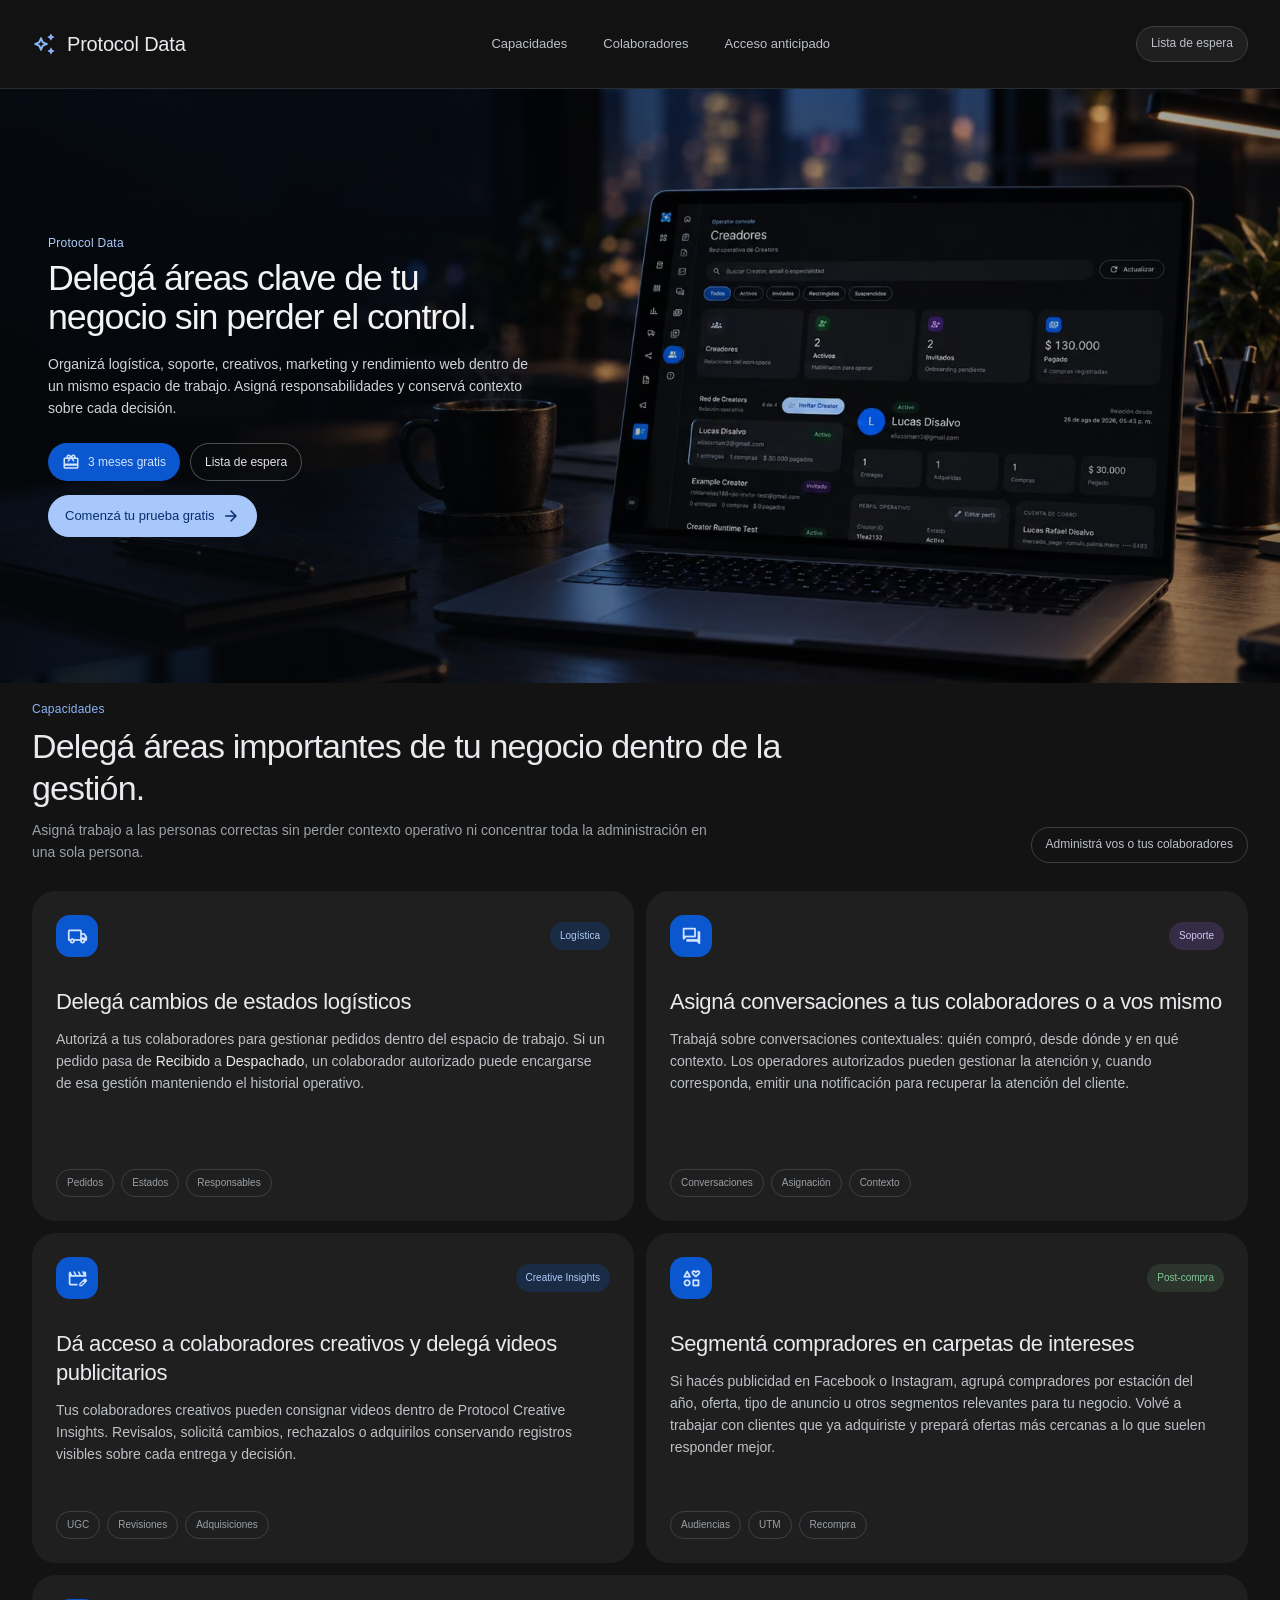
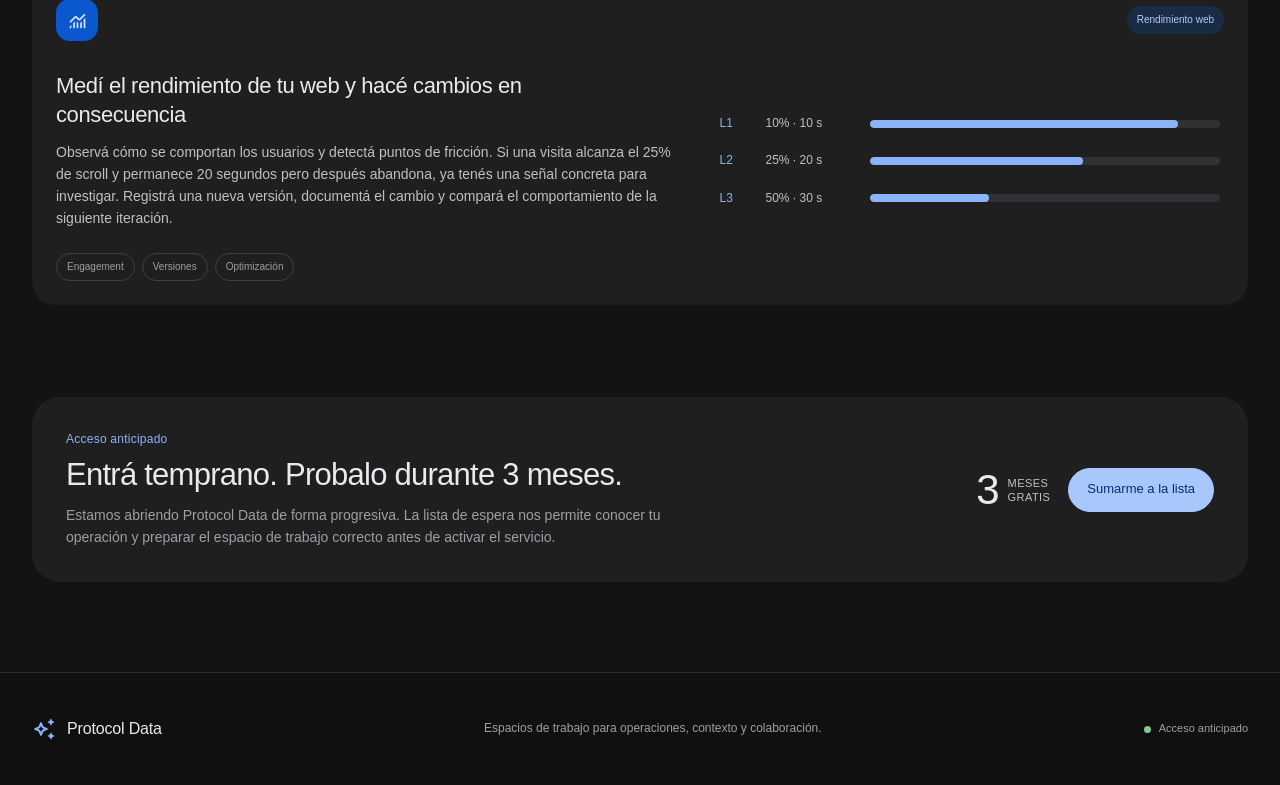
==== commit 7bb8c3d0: "copy: simplify hero eyebrow" ====
--- a/index.html
+++ b/index.html
@@ -38,7 +38,7 @@
 
         <div class="hero-content">
           <div class="hero-copy">
-            <p class="eyebrow">Protocol Data · Acceso anticipado</p>
+            <p class="eyebrow">Protocol Data</p>
             <h1 id="hero-title">Delegá áreas clave de tu negocio sin perder el control.</h1>
             <p class="hero-copy__lead">
               Organizá logística, soporte, creativos, marketing y rendimiento web dentro de un mismo espacio de trabajo. Asigná responsabilidades y conservá contexto sobre cada decisión.
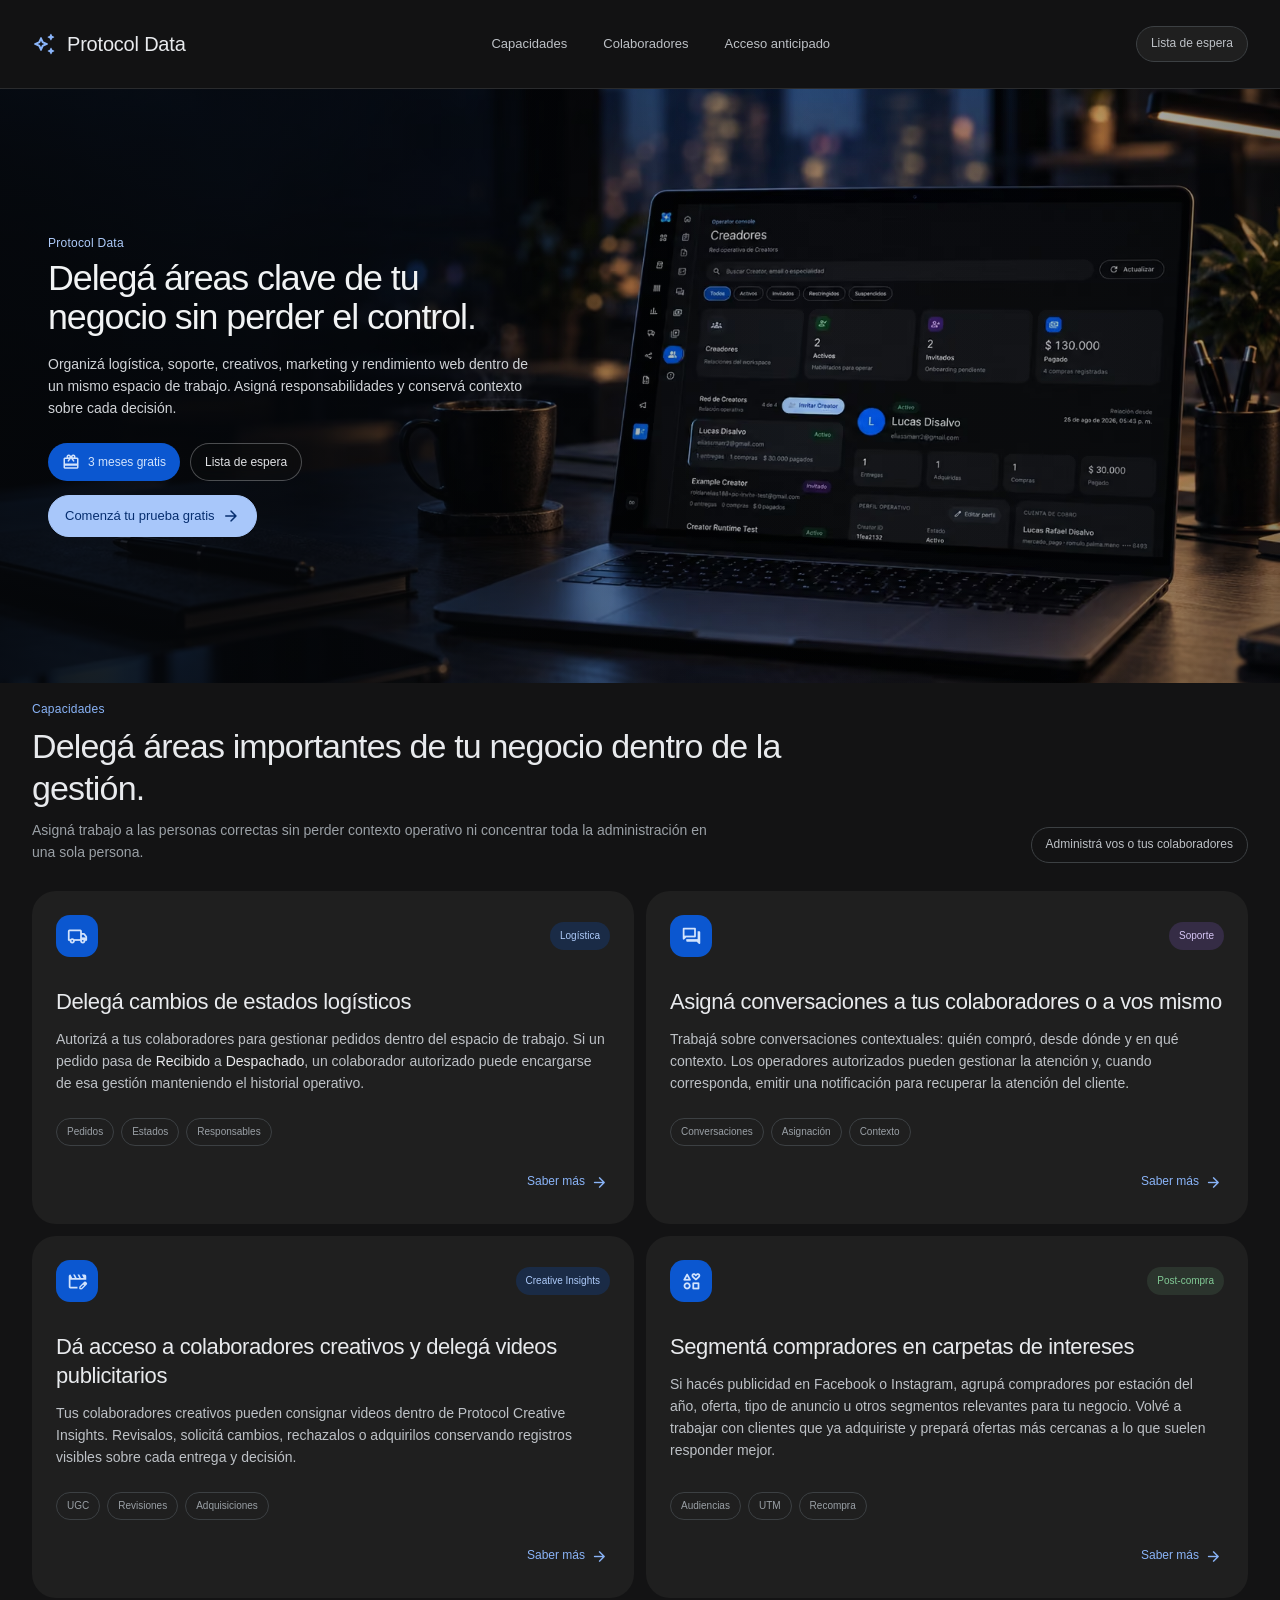
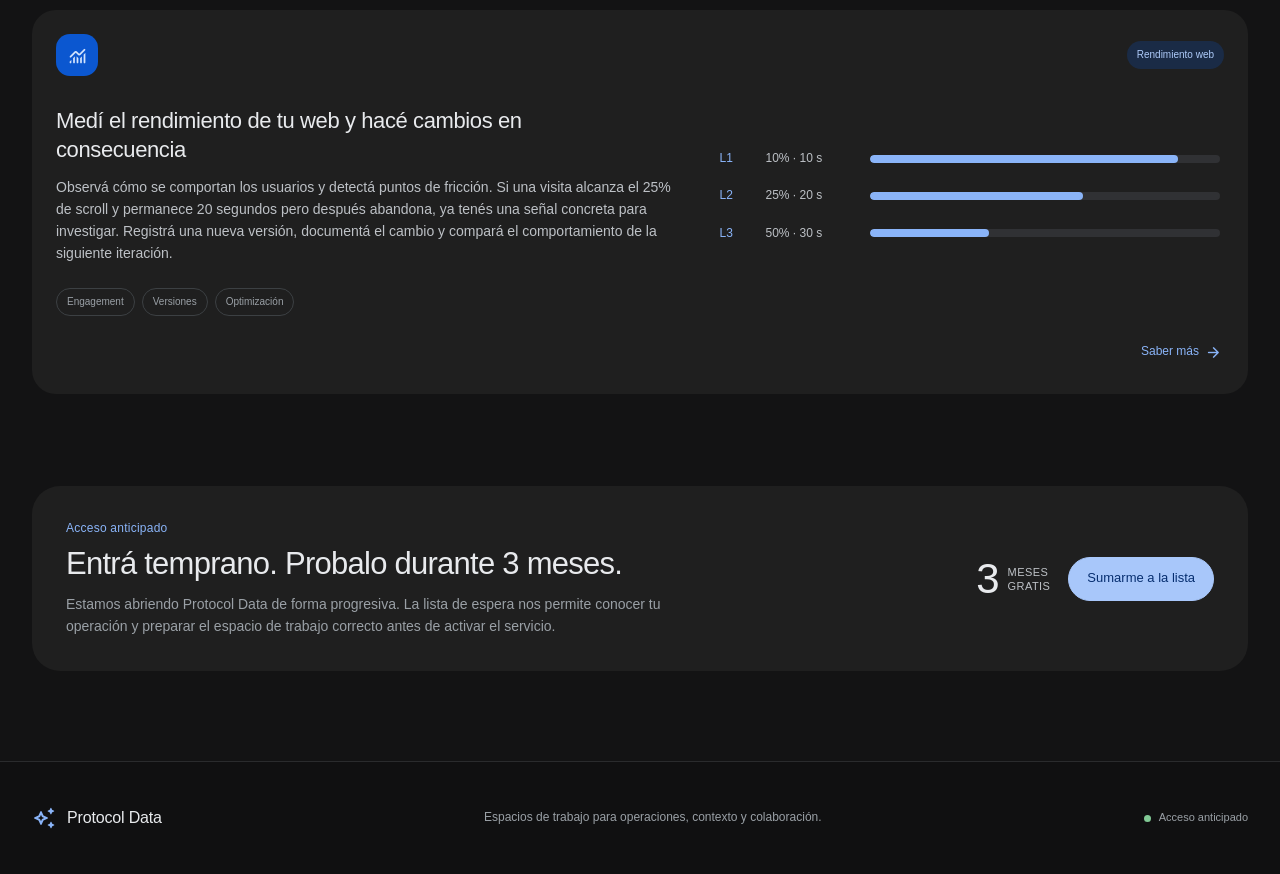
==== commit 9f32d173: "feat: add mobile hero CTAs and capability detail links" ====
--- a/index.html
+++ b/index.html
@@ -11,6 +11,7 @@
   <link rel="preconnect" href="https://fonts.gstatic.com" crossorigin>
   <link href="https://fonts.googleapis.com/css2?family=Roboto:wght@400;500;600&family=Material+Symbols+Rounded:opsz,wght,FILL,GRAD@20..48,400,0..1,0&display=swap" rel="stylesheet">
   <link rel="stylesheet" href="assets/css/styles.css?v=20261003-1600">
+  <link rel="stylesheet" href="assets/css/sales-responsive.css?v=20261004-1">
 </head>
 <body>
   <header class="site-header">
@@ -33,7 +34,10 @@
   <main id="inicio">
     <section class="hero" aria-labelledby="hero-title">
       <div class="hero-media" aria-label="Espacio de trabajo con Protocol Data en una computadora">
-        <img class="hero-media__image" src="assets/images/protocol-data-hero-hq.avif?v=20261003-1600" alt="" aria-hidden="true">
+        <picture class="hero-media__picture">
+          <source media="(max-width: 700px)" srcset="assets/images/protocol-data-hero-mobile.webp?v=20261004-1">
+          <img class="hero-media__image" src="assets/images/protocol-data-hero-hq.avif?v=20261003-1600" alt="" aria-hidden="true">
+        </picture>
         <div class="hero-media__shade" aria-hidden="true"></div>
 
         <div class="hero-content">
@@ -53,6 +57,17 @@
               <span>Comenzá tu prueba gratis</span>
               <span class="material-symbols-rounded" aria-hidden="true">arrow_forward</span>
             </button>
+
+            <div class="mobile-hero-actions" aria-label="Acciones principales">
+              <a class="mobile-hero-cta mobile-hero-cta--secondary" href="#capacidades">
+                <span>Ver capacidades</span>
+                <span class="material-symbols-rounded" aria-hidden="true">arrow_forward</span>
+              </a>
+              <button class="mobile-hero-cta mobile-hero-cta--primary" type="button" data-open-waitlist aria-haspopup="dialog" aria-controls="waitlist-dialog">
+                <span>Hablar con Ventas</span>
+                <span class="material-symbols-rounded" aria-hidden="true">arrow_forward</span>
+              </button>
+            </div>
           </div>
         </div>
       </div>
@@ -79,6 +94,7 @@
             Autorizá a tus colaboradores para gestionar pedidos dentro del espacio de trabajo. Si un pedido pasa de <strong>Recibido</strong> a <strong>Despachado</strong>, un colaborador autorizado puede encargarse de esa gestión manteniendo el historial operativo.
           </p>
           <div class="micro-row"><span>Pedidos</span><span>Estados</span><span>Responsables</span></div>
+          <a class="capability-more" href="capacidades/logistica.html">Saber más <span class="material-symbols-rounded" aria-hidden="true">arrow_forward</span></a>
         </article>
 
         <article class="capability-card">
@@ -91,6 +107,7 @@
             Trabajá sobre conversaciones contextuales: quién compró, desde dónde y en qué contexto. Los operadores autorizados pueden gestionar la atención y, cuando corresponda, emitir una notificación para recuperar la atención del cliente.
           </p>
           <div class="micro-row"><span>Conversaciones</span><span>Asignación</span><span>Contexto</span></div>
+          <a class="capability-more" href="capacidades/conversaciones.html">Saber más <span class="material-symbols-rounded" aria-hidden="true">arrow_forward</span></a>
         </article>
 
         <article class="capability-card">
@@ -103,6 +120,7 @@
             Tus colaboradores creativos pueden consignar videos dentro de Protocol Creative Insights. Revisalos, solicitá cambios, rechazalos o adquirilos conservando registros visibles sobre cada entrega y decisión.
           </p>
           <div class="micro-row"><span>UGC</span><span>Revisiones</span><span>Adquisiciones</span></div>
+          <a class="capability-more" href="capacidades/creative-insights.html">Saber más <span class="material-symbols-rounded" aria-hidden="true">arrow_forward</span></a>
         </article>
 
         <article class="capability-card">
@@ -115,6 +133,7 @@
             Si hacés publicidad en Facebook o Instagram, agrupá compradores por estación del año, oferta, tipo de anuncio u otros segmentos relevantes para tu negocio. Volvé a trabajar con clientes que ya adquiriste y prepará ofertas más cercanas a lo que suelen responder mejor.
           </p>
           <div class="micro-row"><span>Audiencias</span><span>UTM</span><span>Recompra</span></div>
+          <a class="capability-more" href="capacidades/post-compra.html">Saber más <span class="material-symbols-rounded" aria-hidden="true">arrow_forward</span></a>
         </article>
 
         <article class="capability-card capability-card--wide">
@@ -137,6 +156,7 @@
               <div><span>L3</span><strong>50% · 30 s</strong><i style="--level:34%"></i></div>
             </div>
           </div>
+          <a class="capability-more" href="capacidades/rendimiento-web.html">Saber más <span class="material-symbols-rounded" aria-hidden="true">arrow_forward</span></a>
         </article>
       </div>
     </section>
--- a/assets/css/sales-responsive.css
+++ b/assets/css/sales-responsive.css
@@ -0,0 +1,324 @@
+/* Protocol Data sales page — responsive/mobile layer.
+   Desktop rules in styles.css remain authoritative. */
+
+.hero-media__picture{
+  position:absolute;
+  inset:0;
+  z-index:0;
+  display:block;
+  width:100%;
+  height:100%;
+}
+
+.hero-media__picture .hero-media__image{
+  position:absolute;
+  inset:0;
+  width:100%;
+  height:100%;
+  object-fit:cover;
+}
+
+.mobile-hero-actions{
+  display:none;
+}
+
+.capability-more{
+  margin-top:18px;
+  margin-left:auto;
+  min-height:36px;
+  padding:0 2px 0 10px;
+  display:inline-flex;
+  align-items:center;
+  justify-content:flex-end;
+  gap:6px;
+  color:var(--ci-primary);
+  font-size:12px;
+  font-weight:500;
+  border-radius:18px;
+  transition:color .16s ease,background-color .16s ease;
+}
+
+.capability-more:hover{
+  color:#b9d1fb;
+  background:rgba(138,180,248,.08);
+}
+
+.capability-more .material-symbols-rounded{
+  font-size:17px!important;
+}
+
+.capability-card--wide > .capability-more{
+  align-self:flex-end;
+}
+
+/* Detail pages intentionally remain minimal until their copy is developed. */
+.capability-detail-page{
+  min-height:100svh;
+  background:var(--ci-bg);
+}
+
+.detail-shell{
+  width:min(calc(100% - 64px),960px);
+  margin:0 auto;
+  padding:34px 0 96px;
+}
+
+.detail-back{
+  min-height:40px;
+  display:inline-flex;
+  align-items:center;
+  gap:7px;
+  color:var(--ci-text-soft);
+  font-size:13px;
+  font-weight:500;
+  border-radius:20px;
+}
+
+.detail-back:hover{
+  color:var(--ci-text);
+}
+
+.detail-back .material-symbols-rounded{
+  font-size:18px!important;
+}
+
+.detail-hero{
+  margin-top:68px;
+  padding:34px;
+  border:1px solid var(--ci-border-soft);
+  border-radius:28px;
+  background:var(--ci-surface);
+}
+
+.detail-hero h1{
+  max-width:760px;
+  margin:0;
+  color:var(--ci-text);
+  font-size:clamp(34px,5vw,56px);
+  font-weight:400;
+  line-height:1.06;
+  letter-spacing:-.03em;
+}
+
+.detail-hero__lead{
+  max-width:680px;
+  margin:18px 0 0;
+  color:var(--ci-text-soft);
+  font-size:15px;
+  line-height:24px;
+}
+
+.detail-status{
+  margin-top:28px;
+  display:inline-flex;
+  align-items:center;
+  gap:8px;
+  color:var(--ci-text-muted);
+  font-size:11px;
+}
+
+.detail-status i{
+  width:7px;
+  height:7px;
+  border-radius:50%;
+  background:var(--ci-primary);
+}
+
+@media(max-width:700px){
+  /* Header becomes lighter and mobile-specific. */
+  .site-header__inner{
+    width:calc(100% - 28px);
+    min-height:68px;
+    grid-template-columns:1fr auto;
+    gap:12px;
+  }
+
+  .site-nav{
+    display:none!important;
+  }
+
+  .brand{
+    font-size:16px;
+  }
+
+  .topbar-cta{
+    min-height:34px;
+    padding:0 11px;
+    font-size:11px;
+  }
+
+  /* Mobile gets the dedicated 9:16 artwork instead of cropping desktop. */
+  .hero-media{
+    height:calc(100svh - 68px)!important;
+    min-height:680px!important;
+    max-height:860px!important;
+  }
+
+  .hero-media__picture .hero-media__image{
+    object-position:center center!important;
+  }
+
+  .hero-media__shade{
+    background:
+      linear-gradient(180deg,
+        rgba(5,7,10,.91) 0%,
+        rgba(5,7,10,.76) 31%,
+        rgba(5,7,10,.26) 54%,
+        rgba(5,7,10,.12) 72%,
+        rgba(5,7,10,.46) 100%)!important;
+  }
+
+  .hero-content{
+    width:calc(100% - 32px)!important;
+    height:100%!important;
+    min-height:0!important;
+    padding:38px 0 30px!important;
+    display:flex!important;
+    align-items:flex-start!important;
+    justify-content:flex-start!important;
+  }
+
+  .hero-copy{
+    width:100%!important;
+    max-width:420px!important;
+  }
+
+  .hero-copy h1{
+    max-width:360px;
+    font-size:34px!important;
+    line-height:1.06!important;
+    letter-spacing:-.03em!important;
+  }
+
+  .hero-copy__lead{
+    max-width:350px!important;
+    margin-top:14px!important;
+    color:#d0d3d7!important;
+    font-size:13px!important;
+    line-height:20px!important;
+  }
+
+  .hero-copy .offer-row{
+    margin-top:18px!important;
+    gap:8px!important;
+    flex-direction:row!important;
+    align-items:center!important;
+  }
+
+  .offer-badge,.soft-badge{
+    min-height:34px!important;
+    padding:0 11px!important;
+    font-size:11px!important;
+  }
+
+  /* Preserve the approved desktop CTA; replace it only on mobile. */
+  .hero-copy > .hero-trial-cta{
+    display:none!important;
+  }
+
+  .mobile-hero-actions{
+    margin-top:14px;
+    display:flex;
+    flex-direction:column;
+    align-items:flex-start;
+    gap:8px;
+  }
+
+  .mobile-hero-cta{
+    min-height:42px;
+    padding:0 15px;
+    display:inline-flex;
+    align-items:center;
+    justify-content:center;
+    gap:7px;
+    border-radius:21px;
+    font-size:12px;
+    font-weight:500;
+    cursor:pointer;
+  }
+
+  .mobile-hero-cta--secondary{
+    border:1px solid rgba(232,234,237,.34);
+    background:rgba(19,19,20,.28);
+    color:var(--ci-text);
+    backdrop-filter:blur(8px);
+  }
+
+  .mobile-hero-cta--primary{
+    border:1px solid var(--ci-primary-cta);
+    background:var(--ci-primary-cta);
+    color:var(--ci-primary-ink);
+  }
+
+  .mobile-hero-cta .material-symbols-rounded{
+    font-size:17px!important;
+  }
+
+  .capabilities{
+    padding-top:60px!important;
+  }
+
+  .section-heading{
+    gap:18px!important;
+  }
+
+  .section-heading h2{
+    font-size:28px!important;
+    line-height:35px!important;
+  }
+
+  .capability-card{
+    min-height:0!important;
+    padding:22px!important;
+  }
+
+  .capability-card h3{
+    margin-top:24px!important;
+    font-size:20px!important;
+    line-height:27px!important;
+  }
+
+  .capability-card p{
+    font-size:13px!important;
+    line-height:21px!important;
+  }
+
+  .micro-row{
+    padding-top:20px!important;
+  }
+
+  .capability-more{
+    margin-top:14px;
+    padding-right:0;
+  }
+
+  .detail-shell{
+    width:calc(100% - 32px);
+    padding-top:22px;
+  }
+
+  .detail-hero{
+    margin-top:42px;
+    padding:24px;
+    border-radius:24px;
+  }
+
+  .detail-hero h1{
+    font-size:34px;
+  }
+
+  .detail-hero__lead{
+    font-size:14px;
+    line-height:22px;
+  }
+}
+
+@media(max-width:390px){
+  .hero-copy h1{
+    font-size:31px!important;
+  }
+
+  .hero-copy__lead{
+    max-width:325px!important;
+  }
+}
